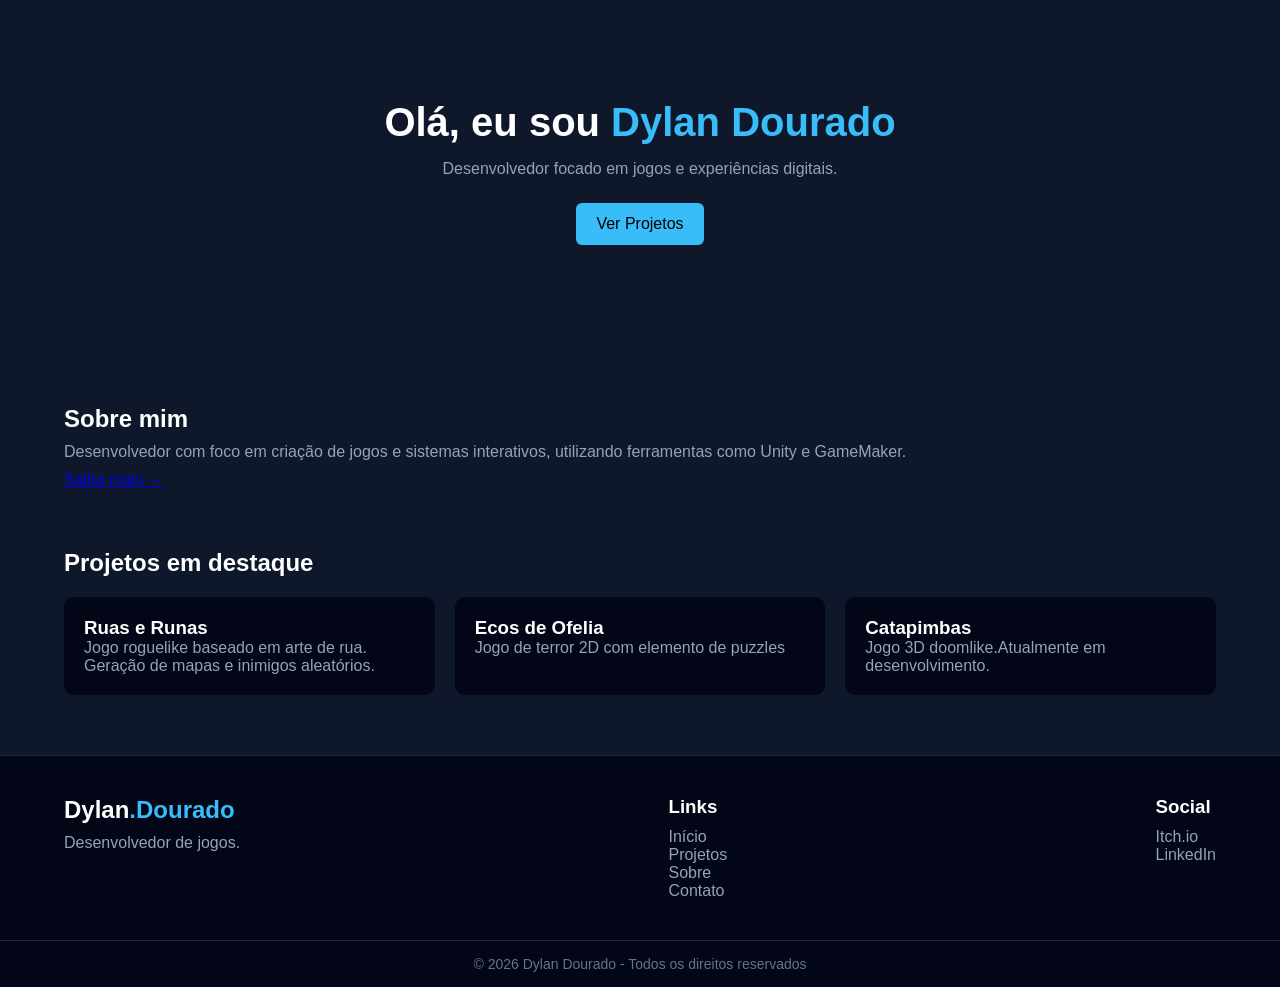
==== index.html @ c9f6b290 "textos melhorados" ====
<!DOCTYPE html>
<html lang="pt-BR">
<head>
    <meta charset="UTF-8">
    <title>Home</title>
    <meta name="viewport" content="width=device-width, initial-scale=1.0">
    <link rel="stylesheet" href="style.css">
</head>

<body>

    <div id="header"></div>

    <main>

        <!-- HERO -->
        <section class="hero">
            <div class="container hero-content">
                <h1>Olá, eu sou <span>Dylan Dourado</span></h1>
                <p>Desenvolvedor focado em jogos e experiências digitais.</p>
                <a href="projects.html" class="btn">Ver Projetos</a>
            </div>
        </section>

        <!-- SOBRE RESUMO -->
        <section class="about-preview container">
            <h2>Sobre mim</h2>
            <p>
                Desenvolvedor com foco em criação de jogos e sistemas interativos,
                utilizando ferramentas como Unity e GameMaker.
            </p>
            <a href="about.html">Saiba mais →</a>
        </section>

        <!-- PROJETOS -->
        <section class="projects-preview container">
            <h2>Projetos em destaque</h2>

            <div class="projects-grid">

                <a href="https://sites.google.com/view/ruaserunas/página-inicial" class="project-card" target="_blank" rel="noopener noreferrer">
                    <h3>Ruas e Runas</h3>
                    <p>Jogo roguelike baseado em arte de rua. Geração de mapas e inimigos aleatórios.</p>
                </a>
                <a href="https://sites.google.com/view/ecosdeoflia/página-inicial" class="project-card" target="_blank" rel="noopener noreferrer">
                    <h3>Ecos de Ofelia</h3>
                    <p>Jogo de terror 2D com elemento de puzzles</p>
                </a>
                <a href="https://sites.google.com/view/catapimbas/página-inicial" class="project-card" target="_blank" rel="noopener noreferrer">
                    <h3>Catapimbas</h3>
                    <p >Jogo 3D doomlike.Atualmente em desenvolvimento.</p>
                </a>
            
            </div>

        </section>

    </main>

    <div id="footer"></div>

    <script src="script.js"></script>

</body>
</html>
---- style.css ----
/* ===== RESET ===== */
* {
    margin: 0;
    padding: 0;
    box-sizing: border-box;
}
html, body {
    height: 100%;
    margin: 0;
}
.nav {
    display: none;
}

.nav.active {
    display: flex;
}

/* ===== BODY ===== */
body {
    font-family: Arial, sans-serif;
    background: #0f172a;
    color: white;
    flex-direction: column;
    min-height: 100vh;
    display: flex;
}

/* ===== CONTAINER ===== */
.container {
    width: 90%;
    max-width: 1200px;
    margin: auto;
}

main {
    flex: 1;
}

/* ===== HEADER ===== */
.main-header {
    position: sticky;
    top: 0;
    width: 100%;
    background: rgba(2, 6, 23, 0.7);
    border-bottom: 1px solid #1e293b;
    transition: 0.3s;
    z-index: 1000;
}

/* efeito ao rolar */
.main-header.scrolled {
    background: rgba(2, 6, 23, 1);
    box-shadow: 0 4px 20px rgba(0,0,0,0.4);
}

/* layout */
.header-content {
    display: flex;
    justify-content: space-between;
    align-items: center;
    height: 70px;
}

/* ===== LOGO ===== */
.logo a {
    text-decoration: none;
    font-size: 22px;
    font-weight: bold;
    color: white;
}

.logo span {
    color: #38bdf8;
}

/* ===== NAV ===== */
.nav-links {
    list-style: none;
    display: flex;
    gap: 25px;
}

.nav-links a {
    text-decoration: none;
    color: #cbd5f5;
    position: relative;
    transition: 0.3s;
}

/* underline animado */
.nav-links a::after {
    content: "";
    position: absolute;
    width: 0%;
    height: 2px;
    background: #38bdf8;
    left: 0;
    bottom: -5px;
    transition: 0.3s;
}

.nav-links a:hover {
    color: white;
}

.nav-links a:hover::after {
    width: 100%;
}

/* link ativo */
.nav-links a.active {
    color: white;
}

.nav-links a.active::after {
    width: 100%;
}

/* ===== MOBILE ===== */
.menu-toggle {
    display: none;
    font-size: 28px;
    cursor: pointer;
}

/* RESPONSIVO */
@media (max-width: 768px) 
{
    .menu-toggle {
        display: block;
    }

    .nav {
        position: absolute;
        top: 70px;
        right: 0;
        width: 100%;
        background: #020617;
        display: none;
        flex-direction: column;
        padding: 20px 0;
    }

    .nav.active {
        display: flex;
    }

    .nav-links {
        flex-direction: column;
        align-items: center;
        gap: 15px;
    }
}
/* ===== FOOTER ===== */
.main-footer {
    background: #020617;
    margin-top: 60px;
    border-top: 1px solid #1e293b;
    margin-top: auto;
}

/* layout principal */
.footer-content {
    display: flex;
    justify-content: space-between;
    gap: 40px;
    padding: 40px 0;
}

    /* t�tulos */
    .footer-content h2,
    .footer-content h3 {
        margin-bottom: 10px;
    }

    .footer-content span {
        color: #38bdf8;
    }

/* texto */
.footer-left p {
    color: #94a3b8;
}

/* listas */
.footer-links ul,
.footer-social ul {
    list-style: none;
}

.footer-links a,
.footer-social a {
    text-decoration: none;
    color: #94a3b8;
    transition: 0.3s;
}

    .footer-links a:hover,
    .footer-social a:hover {
        color: #38bdf8;
    }

/* parte inferior */
.footer-bottom {
    text-align: center;
    padding: 15px;
    border-top: 1px solid #1e293b;
    color: #64748b;
    font-size: 14px;
}

/* ===== CONTACT PAGE ===== */
.contact-main {
    min-height: 80vh;
    display: flex;
    align-items: center;
    padding: 40px 0;
}

.contact-section {
    width: 90%;
    max-width: 1100px;
    margin: auto;
    display: flex;
    gap: 40px;
}

/* INFO */
.contact-info {
    flex: 1;
}

    .contact-info h1 {
        font-size: 32px;
        margin-bottom: 10px;
    }

    .contact-info p {
        color: #94a3b8;
        margin-bottom: 20px;
    }

.contact-details p {
    margin-top: 10px;
}

/* FORM */
.contact-form {
    flex: 1;
    background: #020617;
    padding: 30px;
    border-radius: 12px;
    box-shadow: 0 0 20px rgba(0,0,0,0.3);
}

.form-group {
    margin-bottom: 15px;
}

    .form-group label {
        display: block;
        margin-bottom: 5px;
    }

    .form-group input,
    .form-group textarea {
        width: 100%;
        padding: 10px;
        border-radius: 6px;
        border: none;
        outline: none;
    }

    .form-group textarea {
        min-height: 120px;
    }

button {
    width: 100%;
    padding: 12px;
    background: #38bdf8;
    border: none;
    border-radius: 6px;
    color: black;
    font-weight: bold;
    cursor: pointer;
    transition: 0.3s;
}

    button:hover {
        background: #0ea5e9;
    }

/* RESPONSIVO */
@media (max-width: 768px) {

    .contact-section {
        flex-direction: column;
    }
}

/* ===== THANK YOU PAGE ===== */
.thanks-main {
    min-height: 80vh;
    display: flex;
    align-items: center;
    justify-content: center;
}

/* caixa central */
.thanks-box {
    background: #020617;
    padding: 40px;
    border-radius: 12px;
    text-align: center;
    max-width: 500px;
    width: 90%;
    box-shadow: 0 0 25px rgba(0,0,0,0.4);
}

/* t�tulo */
.thanks-box h1 {
    font-size: 28px;
    margin-bottom: 10px;
}

/* texto */
.thanks-box p {
    color: #94a3b8;
    margin-bottom: 20px;
}

/* bot�o */
.thanks-box a {
    display: inline-block;
    padding: 12px 20px;
    background: #38bdf8;
    color: black;
    text-decoration: none;
    border-radius: 6px;
    font-weight: bold;
    transition: 0.3s;
}

.thanks-box a:hover {
    background: #0ea5e9;
}

/* anima��o leve */
.thanks-box {
    animation: fadeIn 0.6s ease-in-out;
}

@keyframes fadeIn {
    from {
        opacity: 0;
        transform: translateY(20px);
    }

    to {
        opacity: 1;
        transform: translateY(0);
    }
}

/* ===== HERO ===== */
.hero {
    padding: 100px 0;
    text-align: center;
}

    .hero h1 {
        font-size: 40px;
    }

    .hero span {
        color: #38bdf8;
    }

    .hero p {
        color: #94a3b8;
        margin: 15px 0;
    }

.btn {
    display: inline-block;
    padding: 12px 20px;
    background: #38bdf8;
    color: black;
    text-decoration: none;
    border-radius: 6px;
    margin-top: 10px;
}

/* ===== SECTIONS ===== */
.about-preview,
.projects-preview {
    margin: 60px auto;
}

    .about-preview p {
        margin: 10px 0;
        color: #94a3b8;
    }

/* ===== PROJECTS ===== */
.projects-grid {
    display: grid;
    grid-template-columns: repeat(3, 1fr);
    gap: 20px;
    margin-top: 20px;
}

.project-card {
    background: #020617;
    padding: 20px;
    border-radius: 10px;
    transition: 0.3s;
}

.project-card:hover {
    transform: translateY(-5px);
}

.project-card p {
    color: #94a3b8;
}
.project-card {
    background: #020617;
    padding: 20px;
    border-radius: 10px;
    transition: 0.3s;
    text-decoration: none; /* Remove o sublinhado do link */
    display: block;        /* Garante que o link se comporte como um card/bloco */
    color: inherit;        /* Mantém a cor do texto definida no body ou título */
}

.project-card:hover {
    transform: translateY(-5px);
}

.project-card p {
    color: #94a3b8;
}

/* ===== ABOUT ===== */

.about-wrapper {
    display: flex;
    gap: 40px; 
    align-items: flex-start; 
    margin-top: 40px; 
    margin-bottom: 40px;
}


.about-content h1,
.about-content h2,
.about-content p, 
.about-content ul {
    margin-bottom: 25px;
    line-height: 1.6;
    display: block; 
}

.skills li {
    margin-bottom: 8px;
    margin-left: 20px; 
}

.about-photo {
    flex: 1; 
    /*position: sticky; /* Opcional: faz a foto "grudar" ao rolar a página */
    top: 100px; 
}

.about-photo img {
    width: 100%;
    max-width: 400px; 
    height: auto;
    border-radius: 12px;
    box-shadow: 0 4px 15px rgba(0,0,0,0.3);
    object-fit: cover;
    display: block;
    margin: 0 auto;
}

@media (max-width: 768px) {
    .about-wrapper {
        flex-direction: column; 
        gap: 20px;
    }

    .about-photo {
        width: 60%; 
        margin: 0 auto; 
        position: static; 
    }
}

.skills li {
    margin-bottom: 8px;
}
/* ===== PROJECT PAGE ===== */
.projects-page {
    padding: 60px 0;
}

/* RESPONSIVO */
@media (max-width: 768px) {

    .projects-grid {
        grid-template-columns: 1fr;
    }

    .hero h1 {
        font-size: 28px;
    }
}
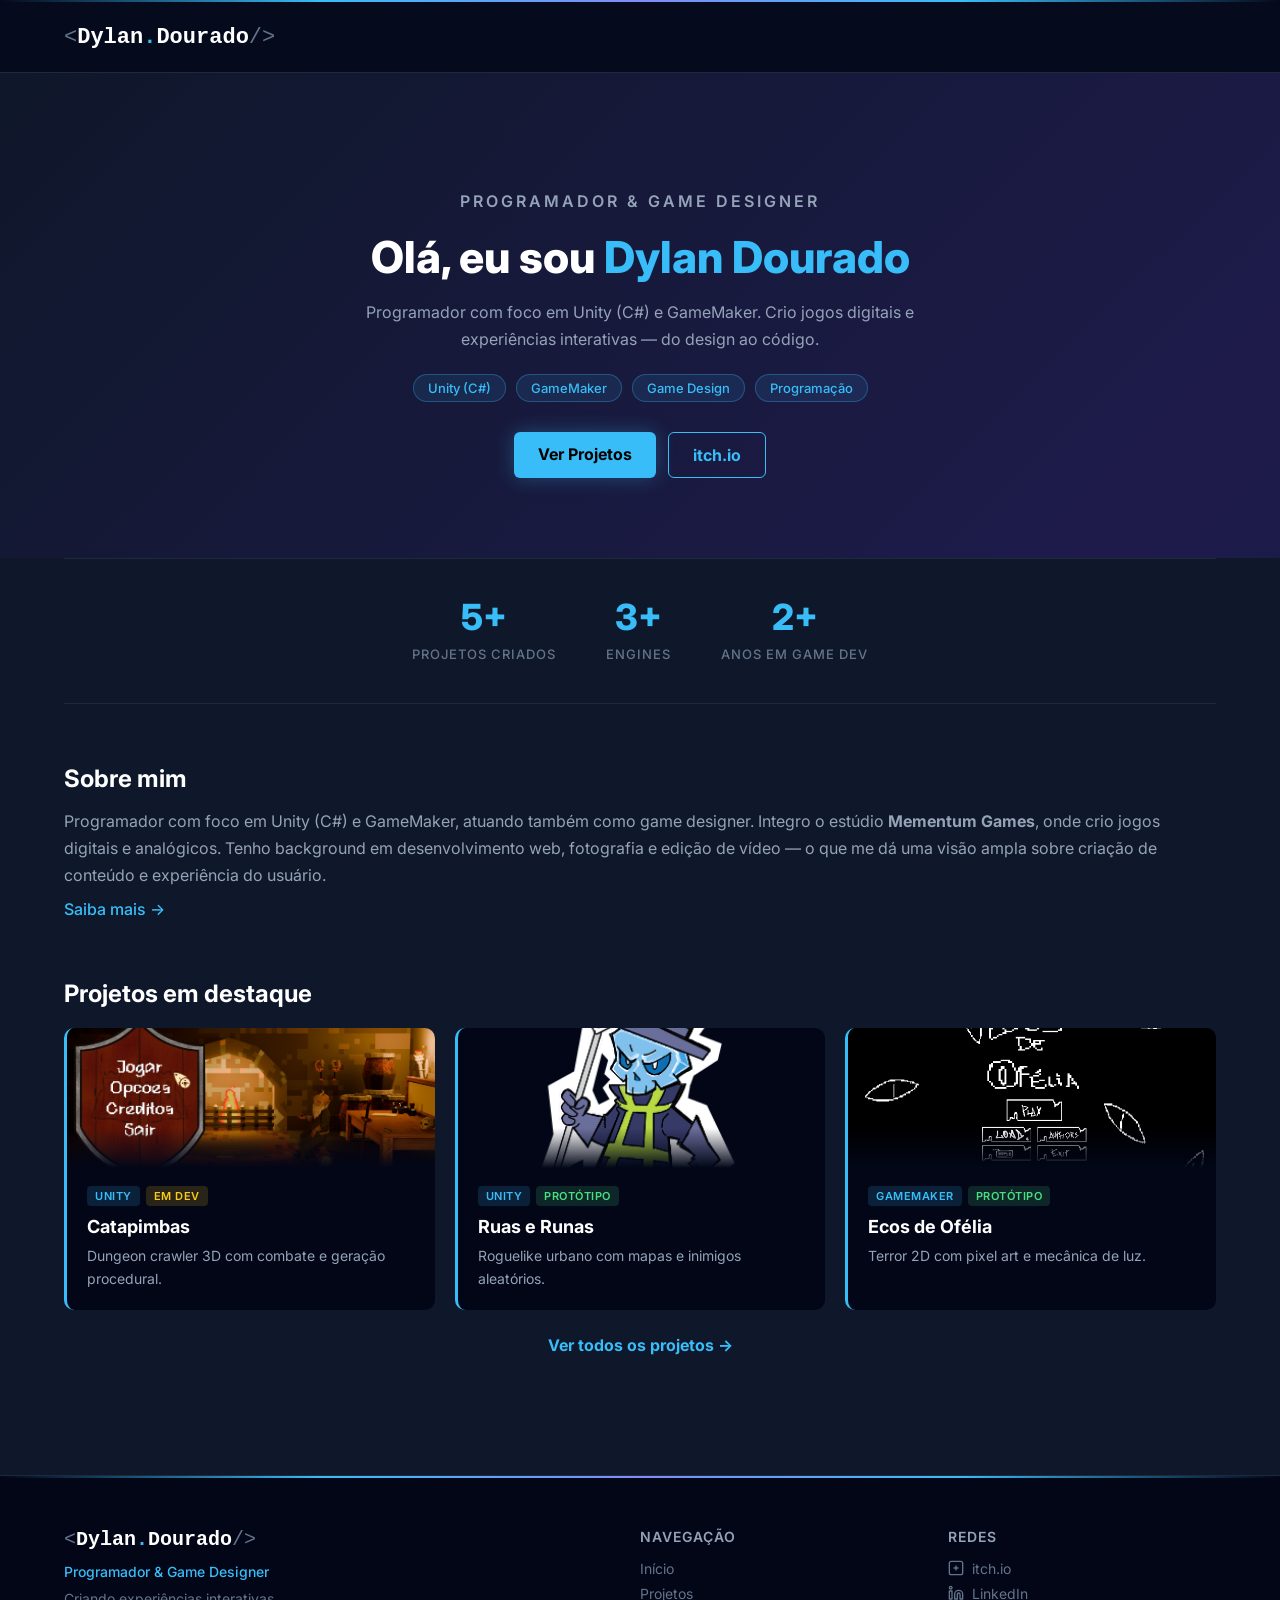
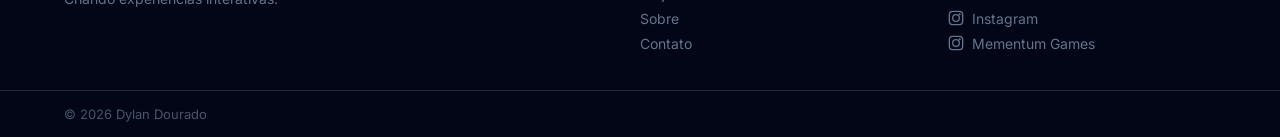
==== commit 52310354: "revamp site" ====
--- a/index.html
+++ b/index.html
@@ -1,65 +1,130 @@
-<!DOCTYPE html>
-<html lang="pt-BR">
-<head>
-    <meta charset="UTF-8">
-    <title>Home</title>
-    <meta name="viewport" content="width=device-width, initial-scale=1.0">
-    <link rel="stylesheet" href="style.css">
-</head>
-
-<body>
-
-    <div id="header"></div>
-
-    <main>
-
-        <!-- HERO -->
-        <section class="hero">
-            <div class="container hero-content">
-                <h1>Olá, eu sou <span>Dylan Dourado</span></h1>
-                <p>Desenvolvedor focado em jogos e experiências digitais.</p>
-                <a href="projects.html" class="btn">Ver Projetos</a>
-            </div>
-        </section>
-
-        <!-- SOBRE RESUMO -->
-        <section class="about-preview container">
-            <h2>Sobre mim</h2>
-            <p>
-                Desenvolvedor com foco em criação de jogos e sistemas interativos,
-                utilizando ferramentas como Unity e GameMaker.
-            </p>
-            <a href="about.html">Saiba mais →</a>
-        </section>
-
-        <!-- PROJETOS -->
-        <section class="projects-preview container">
-            <h2>Projetos em destaque</h2>
-
-            <div class="projects-grid">
-
-                <a href="https://sites.google.com/view/ruaserunas/página-inicial" class="project-card" target="_blank" rel="noopener noreferrer">
-                    <h3>Ruas e Runas</h3>
-                    <p>Jogo roguelike baseado em arte de rua. Geração de mapas e inimigos aleatórios.</p>
-                </a>
-                <a href="https://sites.google.com/view/ecosdeoflia/página-inicial" class="project-card" target="_blank" rel="noopener noreferrer">
-                    <h3>Ecos de Ofelia</h3>
-                    <p>Jogo de terror 2D com elemento de puzzles</p>
-                </a>
-                <a href="https://sites.google.com/view/catapimbas/página-inicial" class="project-card" target="_blank" rel="noopener noreferrer">
-                    <h3>Catapimbas</h3>
-                    <p >Jogo 3D doomlike.Atualmente em desenvolvimento.</p>
-                </a>
-            
-            </div>
-
-        </section>
-
-    </main>
-
-    <div id="footer"></div>
-
-    <script src="script.js"></script>
-
-</body>
-</html>+<!DOCTYPE html>
+<html lang="pt-BR">
+<head>
+    <meta charset="UTF-8">
+    <title>Dylan Dourado — Programador & Game Designer</title>
+    <meta name="viewport" content="width=device-width, initial-scale=1.0">
+    <link rel="icon" type="image/svg+xml" href="favicon.svg">
+    <link rel="preconnect" href="https://fonts.googleapis.com">
+    <link rel="preconnect" href="https://fonts.gstatic.com" crossorigin>
+    <link href="https://fonts.googleapis.com/css2?family=Inter:wght@400;500;600;700;800&display=swap" rel="stylesheet">
+    <link rel="stylesheet" href="style.css">
+</head>
+
+<body>
+
+    <div id="header"></div>
+
+    <main>
+
+        <!-- HERO -->
+        <section class="hero">
+            <div class="hero-bg"></div>
+            <div class="container hero-content">
+                <p class="hero-label">Programador & Game Designer</p>
+                <h1>Olá, eu sou <span>Dylan Dourado</span></h1>
+                <p>Programador com foco em Unity (C#) e GameMaker. Crio jogos digitais e experiências interativas — do design ao código.</p>
+                <div class="hero-engines">
+                    <span class="engine-badge">Unity (C#)</span>
+                    <span class="engine-badge">GameMaker</span>
+                    <span class="engine-badge">Game Design</span>
+                    <span class="engine-badge">Programação</span>
+                </div>
+                <div class="hero-buttons">
+                    <a href="projects.html" class="btn btn-glow">Ver Projetos</a>
+                    <a href="https://mementumgames.itch.io" class="btn btn-outline" target="_blank" rel="noopener noreferrer">itch.io</a>
+                </div>
+            </div>
+        </section>
+
+        <!-- CONTADORES -->
+        <section class="counters container reveal">
+            <div class="counter-item">
+                <span class="counter-number" data-target="5">0</span>
+                <span class="counter-label">Projetos Criados</span>
+            </div>
+            <div class="counter-item">
+                <span class="counter-number" data-target="3">0</span>
+                <span class="counter-label">Engines</span>
+            </div>
+            <div class="counter-item">
+                <span class="counter-number" data-target="2">0</span>
+                <span class="counter-label">Anos em Game Dev</span>
+            </div>
+        </section>
+
+        <!-- SOBRE RESUMO -->
+        <section class="about-preview container reveal">
+            <h2>Sobre mim</h2>
+            <p>
+                Programador com foco em Unity (C#) e GameMaker, atuando também como game designer.
+                Integro o estúdio <strong>Mementum Games</strong>, onde crio jogos digitais e analógicos.
+                Tenho background em desenvolvimento web, fotografia e edição de vídeo —
+                o que me dá uma visão ampla sobre criação de conteúdo e experiência do usuário.
+            </p>
+            <a href="about.html">Saiba mais →</a>
+        </section>
+
+        <!-- PROJETOS EM DESTAQUE -->
+        <section class="projects-preview container">
+            <h2 class="reveal">Projetos em destaque</h2>
+
+            <div class="projects-grid">
+
+                <a href="https://sites.google.com/view/catapimbas3d/início" class="project-card card-digital reveal" target="_blank" rel="noopener noreferrer">
+                    <div class="card-thumb">
+                        <img src="src/images/catapimbas.jpg" alt="Catapimbas" loading="lazy">
+                    </div>
+                    <div class="card-body">
+                        <div class="card-tags">
+                            <span class="tag tag-engine">Unity</span>
+                            <span class="tag tag-status tag-dev">Em dev</span>
+                        </div>
+                        <h3>Catapimbas</h3>
+                        <p>Dungeon crawler 3D com combate e geração procedural.</p>
+                    </div>
+                </a>
+
+                <a href="https://sites.google.com/view/ruaserunas/página-inicial" class="project-card card-digital reveal" target="_blank" rel="noopener noreferrer">
+                    <div class="card-thumb">
+                        <img src="src/images/ruas-e-runas.jpg" alt="Ruas e Runas" loading="lazy">
+                    </div>
+                    <div class="card-body">
+                        <div class="card-tags">
+                            <span class="tag tag-engine">Unity</span>
+                            <span class="tag tag-status tag-prototype">Protótipo</span>
+                        </div>
+                        <h3>Ruas e Runas</h3>
+                        <p>Roguelike urbano com mapas e inimigos aleatórios.</p>
+                    </div>
+                </a>
+
+                <a href="https://sites.google.com/view/ecosdeoflia/página-inicial" class="project-card card-digital reveal" target="_blank" rel="noopener noreferrer">
+                    <div class="card-thumb">
+                        <img src="src/images/ecos-de-ofelia.jpg" alt="Ecos de Ofélia" loading="lazy">
+                    </div>
+                    <div class="card-body">
+                        <div class="card-tags">
+                            <span class="tag tag-engine">GameMaker</span>
+                            <span class="tag tag-status tag-prototype">Protótipo</span>
+                        </div>
+                        <h3>Ecos de Ofélia</h3>
+                        <p>Terror 2D com pixel art e mecânica de luz.</p>
+                    </div>
+                </a>
+
+            </div>
+
+            <div class="see-all reveal">
+                <a href="projects.html">Ver todos os projetos →</a>
+            </div>
+        </section>
+
+    </main>
+
+    <div id="footer"></div>
+
+    <script src="script.js"></script>
+
+</body>
+</html>
--- a/style.css
+++ b/style.css
@@ -8,17 +8,19 @@
     height: 100%;
     margin: 0;
 }
+html {
+    scroll-behavior: smooth;
+}
 .nav {
     display: none;
 }
-
 .nav.active {
     display: flex;
 }
 
 /* ===== BODY ===== */
 body {
-    font-family: Arial, sans-serif;
+    font-family: 'Inter', Arial, sans-serif;
     background: #0f172a;
     color: white;
     flex-direction: column;
@@ -35,6 +37,18 @@
 
 main {
     flex: 1;
+}
+
+/* ===== SCROLL REVEAL ===== */
+.reveal {
+    opacity: 0;
+    transform: translateY(30px);
+    transition: opacity 0.6s ease, transform 0.6s ease;
+}
+
+.reveal.revealed {
+    opacity: 1;
+    transform: translateY(0);
 }
 
 /* ===== HEADER ===== */
@@ -43,18 +57,22 @@
     top: 0;
     width: 100%;
     background: rgba(2, 6, 23, 0.7);
+    backdrop-filter: blur(10px);
     border-bottom: 1px solid #1e293b;
     transition: 0.3s;
     z-index: 1000;
 }
 
-/* efeito ao rolar */
+.header-accent {
+    height: 2px;
+    background: linear-gradient(90deg, transparent, #38bdf8, #818cf8, #38bdf8, transparent);
+}
+
 .main-header.scrolled {
-    background: rgba(2, 6, 23, 1);
+    background: rgba(2, 6, 23, 0.95);
     box-shadow: 0 4px 20px rgba(0,0,0,0.4);
 }
 
-/* layout */
 .header-content {
     display: flex;
     justify-content: space-between;
@@ -63,14 +81,25 @@
 }
 
 /* ===== LOGO ===== */
-.logo a {
+.logo a,
+.footer-logo {
     text-decoration: none;
     font-size: 22px;
     font-weight: bold;
     color: white;
-}
-
-.logo span {
+    font-family: 'Courier New', monospace;
+}
+
+.logo-bracket {
+    color: #64748b;
+    font-weight: 400;
+}
+
+.logo-dot {
+    color: #38bdf8;
+}
+
+.logo span:not(.logo-bracket):not(.logo-dot) {
     color: #38bdf8;
 }
 
@@ -88,7 +117,6 @@
     transition: 0.3s;
 }
 
-/* underline animado */
 .nav-links a::after {
     content: "";
     position: absolute;
@@ -108,7 +136,6 @@
     width: 100%;
 }
 
-/* link ativo */
 .nav-links a.active {
     color: white;
 }
@@ -124,9 +151,7 @@
     cursor: pointer;
 }
 
-/* RESPONSIVO */
-@media (max-width: 768px) 
-{
+@media (max-width: 768px) {
     .menu-toggle {
         display: block;
     }
@@ -140,6 +165,7 @@
         display: none;
         flex-direction: column;
         padding: 20px 0;
+        border-bottom: 1px solid #1e293b;
     }
 
     .nav.active {
@@ -152,62 +178,544 @@
         gap: 15px;
     }
 }
-/* ===== FOOTER ===== */
-.main-footer {
+
+/* ===== HERO ===== */
+.hero {
+    position: relative;
+    padding: 100px 0 80px;
+    text-align: center;
+    overflow: hidden;
+}
+
+.hero-bg {
+    position: absolute;
+    top: 0;
+    left: 0;
+    right: 0;
+    bottom: 0;
+    background: linear-gradient(135deg, #0f172a 0%, #1e1b4b 30%, #0f172a 60%, #172554 100%);
+    background-size: 300% 300%;
+    animation: gradientShift 8s ease infinite;
+    z-index: -1;
+}
+
+@keyframes gradientShift {
+    0% { background-position: 0% 50%; }
+    50% { background-position: 100% 50%; }
+    100% { background-position: 0% 50%; }
+}
+
+.hero-label {
+    text-transform: uppercase;
+    letter-spacing: 3px;
+    font-size: 13px;
+    color: #38bdf8;
+    margin-bottom: 15px;
+    font-weight: 600;
+}
+
+.hero h1 {
+    font-size: 44px;
+    font-weight: 800;
+}
+
+.hero span {
+    color: #38bdf8;
+}
+
+.hero p {
+    color: #94a3b8;
+    margin: 15px auto;
+    max-width: 550px;
+    line-height: 1.7;
+    font-size: 16px;
+}
+
+.hero-engines {
+    display: flex;
+    justify-content: center;
+    gap: 10px;
+    margin: 20px 0 30px;
+    flex-wrap: wrap;
+}
+
+.engine-badge {
+    display: inline-block;
+    padding: 5px 14px;
+    background: rgba(56, 189, 248, 0.1);
+    border: 1px solid rgba(56, 189, 248, 0.3);
+    border-radius: 20px;
+    font-size: 13px;
+    color: #38bdf8;
+    font-weight: 500;
+}
+
+.hero-buttons {
+    display: flex;
+    justify-content: center;
+    gap: 12px;
+    flex-wrap: wrap;
+}
+
+/* ===== BUTTONS ===== */
+.btn {
+    display: inline-block;
+    padding: 12px 24px;
+    background: #38bdf8;
+    color: black;
+    text-decoration: none;
+    border-radius: 6px;
+    font-weight: bold;
+    transition: 0.3s;
+}
+
+.btn:hover {
+    background: #0ea5e9;
+    transform: translateY(-1px);
+}
+
+.btn-glow {
+    box-shadow: 0 0 20px rgba(56, 189, 248, 0.3);
+    animation: glowPulse 2s ease-in-out infinite;
+}
+
+@keyframes glowPulse {
+    0%, 100% { box-shadow: 0 0 20px rgba(56, 189, 248, 0.3); }
+    50% { box-shadow: 0 0 30px rgba(56, 189, 248, 0.5); }
+}
+
+.btn-outline {
+    background: transparent;
+    border: 1px solid #38bdf8;
+    color: #38bdf8;
+}
+
+.btn-outline:hover {
+    background: rgba(56, 189, 248, 0.1);
+}
+
+/* ===== COUNTERS ===== */
+.counters {
+    display: flex;
+    justify-content: center;
+    gap: 50px;
+    padding: 40px 0;
+    margin: 0 auto 40px;
+    border-top: 1px solid #1e293b;
+    border-bottom: 1px solid #1e293b;
+    flex-wrap: wrap;
+}
+
+.counter-item {
+    text-align: center;
+}
+
+.counter-number {
+    display: block;
+    font-size: 36px;
+    font-weight: 800;
+    color: #38bdf8;
+    line-height: 1;
+    margin-bottom: 8px;
+}
+
+.counter-label {
+    font-size: 13px;
+    color: #64748b;
+    text-transform: uppercase;
+    letter-spacing: 1px;
+    font-weight: 500;
+}
+
+/* ===== SECTIONS ===== */
+.about-preview,
+.projects-preview {
+    margin: 60px auto;
+}
+
+.about-preview h2,
+.projects-preview h2 {
+    font-size: 24px;
+    margin-bottom: 15px;
+}
+
+.about-preview p {
+    margin: 10px 0;
+    color: #94a3b8;
+    line-height: 1.7;
+}
+
+.about-preview a {
+    color: #38bdf8;
+    text-decoration: none;
+    font-weight: 500;
+}
+
+.about-preview a:hover {
+    text-decoration: underline;
+}
+
+.see-all {
+    text-align: center;
+    margin-top: 25px;
+}
+
+.see-all a {
+    color: #38bdf8;
+    text-decoration: none;
+    font-weight: bold;
+}
+
+.see-all a:hover {
+    text-decoration: underline;
+}
+
+/* ===== PROJECT CARDS ===== */
+.project-section {
+    margin-bottom: 50px;
+}
+
+.section-title {
+    font-size: 20px;
+    margin-bottom: 20px;
+    padding-bottom: 10px;
+    border-bottom: 1px solid #1e293b;
+}
+
+.projects-grid {
+    display: grid;
+    grid-template-columns: repeat(3, 1fr);
+    gap: 20px;
+    margin-top: 20px;
+}
+
+.project-card {
     background: #020617;
-    margin-top: 60px;
+    border-radius: 10px;
+    transition: 0.3s;
+    text-decoration: none;
+    display: flex;
+    flex-direction: column;
+    color: inherit;
+    border-left: 3px solid transparent;
+    overflow: hidden;
+}
+
+.project-card:hover {
+    transform: translateY(-5px);
+    box-shadow: 0 8px 30px rgba(0,0,0,0.4);
+}
+
+/* ===== CARD THUMBNAILS ===== */
+.card-thumb {
+    height: 140px;
+    width: 100%;
+    position: relative;
+    overflow: hidden;
+}
+
+.card-thumb img {
+    width: 100%;
+    height: 100%;
+    object-fit: cover;
+    display: block;
+    transition: transform 0.4s ease;
+}
+
+.project-card:hover .card-thumb img {
+    transform: scale(1.05);
+}
+
+.card-thumb::after {
+    content: "";
+    position: absolute;
+    bottom: 0;
+    left: 0;
+    right: 0;
+    height: 40px;
+    background: linear-gradient(transparent, #020617);
+}
+
+/* ===== CARD BODY ===== */
+.card-body {
+    padding: 18px 20px 20px;
+    display: flex;
+    flex-direction: column;
+    flex: 1;
+}
+
+.project-card h3 {
+    margin: 10px 0 8px;
+    font-size: 18px;
+    font-weight: 700;
+}
+
+.project-card p {
+    color: #94a3b8;
+    font-size: 14px;
+    line-height: 1.6;
+    flex: 1;
+}
+
+/* tipo digital = borda azul */
+.card-digital {
+    border-left-color: #38bdf8;
+}
+
+/* tipo analógico = borda laranja */
+.card-analog {
+    border-left-color: #fb923c;
+}
+
+/* ===== CARD TAGS ===== */
+.card-tags {
+    display: flex;
+    gap: 6px;
+    flex-wrap: wrap;
+}
+
+.tag {
+    display: inline-block;
+    padding: 3px 8px;
+    border-radius: 4px;
+    font-size: 11px;
+    font-weight: 600;
+    text-transform: uppercase;
+    letter-spacing: 0.5px;
+}
+
+.tag-engine {
+    background: rgba(56, 189, 248, 0.15);
+    color: #38bdf8;
+}
+
+.tag-type {
+    background: rgba(251, 146, 60, 0.15);
+    color: #fb923c;
+}
+
+.tag-status {
+    background: rgba(148, 163, 184, 0.1);
+    color: #94a3b8;
+}
+
+.tag-dev {
+    background: rgba(250, 204, 21, 0.15);
+    color: #facc15;
+}
+
+.tag-prototype {
+    background: rgba(74, 222, 128, 0.15);
+    color: #4ade80;
+}
+
+/* ===== CARD LINKS ===== */
+.card-links {
+    display: flex;
+    gap: 15px;
+    margin-top: 12px;
+    padding-top: 10px;
     border-top: 1px solid #1e293b;
-    margin-top: auto;
-}
-
-/* layout principal */
-.footer-content {
-    display: flex;
-    justify-content: space-between;
+}
+
+.card-link {
+    font-size: 12px;
+    color: #38bdf8;
+    font-weight: 600;
+}
+
+/* ===== STUDIO SECTION ===== */
+.studio-section {
+    margin-top: 40px;
+}
+
+.studio-card {
+    background: #020617;
+    padding: 30px;
+    border-radius: 10px;
+    border: 1px solid #1e293b;
+    max-width: 700px;
+}
+
+.studio-card h3 {
+    font-size: 22px;
+    margin-bottom: 10px;
+    color: #38bdf8;
+}
+
+.studio-card p {
+    color: #94a3b8;
+    line-height: 1.7;
+    margin-bottom: 20px;
+}
+
+.studio-links {
+    display: flex;
+    gap: 12px;
+    flex-wrap: wrap;
+}
+
+.studio-links .btn {
+    padding: 8px 16px;
+    font-size: 14px;
+}
+
+/* ===== ABOUT PAGE ===== */
+.about-page {
+    padding: 60px 0;
+}
+
+.about-wrapper {
+    display: flex;
     gap: 40px;
-    padding: 40px 0;
-}
-
-    /* t�tulos */
-    .footer-content h2,
-    .footer-content h3 {
-        margin-bottom: 10px;
-    }
-
-    .footer-content span {
-        color: #38bdf8;
-    }
-
-/* texto */
-.footer-left p {
+    align-items: flex-start;
+}
+
+.about-photo {
+    flex: 0 0 300px;
+    position: sticky;
+    top: 100px;
+}
+
+.about-photo img {
+    width: 100%;
+    max-width: 300px;
+    height: auto;
+    border-radius: 12px;
+    box-shadow: 0 4px 20px rgba(56, 189, 248, 0.15);
+    object-fit: cover;
+    display: block;
+    border: 2px solid rgba(56, 189, 248, 0.2);
+}
+
+.about-content {
+    flex: 1;
+}
+
+.about-content h1 {
+    font-size: 32px;
+    margin-bottom: 20px;
+    font-weight: 800;
+}
+
+.about-content h2 {
+    margin-top: 35px;
+    margin-bottom: 15px;
+    font-size: 20px;
+    color: #38bdf8;
+    font-weight: 700;
+}
+
+.about-content p {
+    margin-bottom: 15px;
+    color: #cbd5e1;
+    line-height: 1.7;
+}
+
+/* ===== SKILLS PILLS ===== */
+.skills-grid {
+    display: flex;
+    flex-wrap: wrap;
+    gap: 8px;
+    margin-top: 5px;
+}
+
+.skill-pill {
+    display: inline-block;
+    padding: 6px 14px;
+    border-radius: 20px;
+    font-size: 13px;
+    font-weight: 500;
+}
+
+.pill-primary {
+    background: rgba(56, 189, 248, 0.12);
+    color: #38bdf8;
+    border: 1px solid rgba(56, 189, 248, 0.25);
+}
+
+.pill-secondary {
+    background: rgba(148, 163, 184, 0.08);
     color: #94a3b8;
-}
-
-/* listas */
-.footer-links ul,
-.footer-social ul {
-    list-style: none;
-}
-
-.footer-links a,
-.footer-social a {
-    text-decoration: none;
+    border: 1px solid rgba(148, 163, 184, 0.2);
+}
+
+.pill-tertiary {
+    background: rgba(251, 146, 60, 0.1);
+    color: #fb923c;
+    border: 1px solid rgba(251, 146, 60, 0.25);
+}
+
+/* ===== TIMELINE ===== */
+.timeline {
+    position: relative;
+    padding-left: 30px;
+    margin-top: 10px;
+}
+
+.timeline::before {
+    content: "";
+    position: absolute;
+    left: 6px;
+    top: 8px;
+    bottom: 8px;
+    width: 2px;
+    background: #1e293b;
+}
+
+.timeline-item {
+    position: relative;
+    margin-bottom: 20px;
+}
+
+.timeline-item:last-child {
+    margin-bottom: 0;
+}
+
+.timeline-dot {
+    position: absolute;
+    left: -30px;
+    top: 6px;
+    width: 14px;
+    height: 14px;
+    background: #0f172a;
+    border: 2px solid #38bdf8;
+    border-radius: 50%;
+    z-index: 1;
+}
+
+.timeline-dot.dot-current {
+    background: #38bdf8;
+    box-shadow: 0 0 8px rgba(56, 189, 248, 0.5);
+}
+
+.timeline-content {
+    background: #020617;
+    padding: 16px 18px;
+    border-radius: 8px;
+    border-left: 3px solid #38bdf8;
+}
+
+.exp-date {
+    display: inline-block;
+    font-size: 12px;
+    color: #38bdf8;
+    margin-bottom: 4px;
+    letter-spacing: 0.5px;
+    font-weight: 600;
+}
+
+.timeline-content h3 {
+    font-size: 15px;
+    margin-bottom: 4px;
+    font-weight: 600;
+}
+
+.timeline-content p {
+    font-size: 13px;
     color: #94a3b8;
-    transition: 0.3s;
-}
-
-    .footer-links a:hover,
-    .footer-social a:hover {
-        color: #38bdf8;
-    }
-
-/* parte inferior */
-.footer-bottom {
-    text-align: center;
-    padding: 15px;
-    border-top: 1px solid #1e293b;
-    color: #64748b;
-    font-size: 14px;
+    margin-bottom: 0;
+    line-height: 1.5;
 }
 
 /* ===== CONTACT PAGE ===== */
@@ -226,26 +734,34 @@
     gap: 40px;
 }
 
-/* INFO */
 .contact-info {
     flex: 1;
 }
 
-    .contact-info h1 {
-        font-size: 32px;
-        margin-bottom: 10px;
-    }
-
-    .contact-info p {
-        color: #94a3b8;
-        margin-bottom: 20px;
-    }
+.contact-info h1 {
+    font-size: 32px;
+    margin-bottom: 10px;
+    font-weight: 800;
+}
+
+.contact-info p {
+    color: #94a3b8;
+    margin-bottom: 20px;
+}
 
 .contact-details p {
     margin-top: 10px;
 }
 
-/* FORM */
+.contact-details a {
+    color: #38bdf8;
+    text-decoration: none;
+}
+
+.contact-details a:hover {
+    text-decoration: underline;
+}
+
 .contact-form {
     flex: 1;
     background: #020617;
@@ -258,23 +774,41 @@
     margin-bottom: 15px;
 }
 
-    .form-group label {
-        display: block;
-        margin-bottom: 5px;
-    }
-
-    .form-group input,
-    .form-group textarea {
-        width: 100%;
-        padding: 10px;
-        border-radius: 6px;
-        border: none;
-        outline: none;
-    }
-
-    .form-group textarea {
-        min-height: 120px;
-    }
+.form-group label {
+    display: block;
+    margin-bottom: 5px;
+    font-weight: 500;
+    font-size: 14px;
+}
+
+.form-group input,
+.form-group textarea {
+    width: 100%;
+    padding: 12px;
+    border-radius: 6px;
+    border: 1px solid #1e293b;
+    outline: none;
+    background: #0f172a;
+    color: white;
+    font-family: 'Inter', Arial, sans-serif;
+    font-size: 14px;
+    transition: border-color 0.3s;
+}
+
+.form-group input:focus,
+.form-group textarea:focus {
+    border-color: #38bdf8;
+}
+
+.form-group input::placeholder,
+.form-group textarea::placeholder {
+    color: #475569;
+}
+
+.form-group textarea {
+    min-height: 120px;
+    resize: vertical;
+}
 
 button {
     width: 100%;
@@ -286,18 +820,13 @@
     font-weight: bold;
     cursor: pointer;
     transition: 0.3s;
-}
-
-    button:hover {
-        background: #0ea5e9;
-    }
-
-/* RESPONSIVO */
-@media (max-width: 768px) {
-
-    .contact-section {
-        flex-direction: column;
-    }
+    font-family: 'Inter', Arial, sans-serif;
+    font-size: 15px;
+}
+
+button:hover {
+    background: #0ea5e9;
+    transform: translateY(-1px);
 }
 
 /* ===== THANK YOU PAGE ===== */
@@ -308,7 +837,6 @@
     justify-content: center;
 }
 
-/* caixa central */
 .thanks-box {
     background: #020617;
     padding: 40px;
@@ -317,21 +845,19 @@
     max-width: 500px;
     width: 90%;
     box-shadow: 0 0 25px rgba(0,0,0,0.4);
-}
-
-/* t�tulo */
+    animation: fadeIn 0.6s ease-in-out;
+}
+
 .thanks-box h1 {
     font-size: 28px;
     margin-bottom: 10px;
 }
 
-/* texto */
 .thanks-box p {
     color: #94a3b8;
     margin-bottom: 20px;
 }
 
-/* bot�o */
 .thanks-box a {
     display: inline-block;
     padding: 12px 20px;
@@ -347,168 +873,133 @@
     background: #0ea5e9;
 }
 
-/* anima��o leve */
-.thanks-box {
-    animation: fadeIn 0.6s ease-in-out;
-}
-
 @keyframes fadeIn {
     from {
         opacity: 0;
         transform: translateY(20px);
     }
-
     to {
         opacity: 1;
         transform: translateY(0);
     }
 }
 
-/* ===== HERO ===== */
-.hero {
-    padding: 100px 0;
-    text-align: center;
-}
-
-    .hero h1 {
-        font-size: 40px;
-    }
-
-    .hero span {
-        color: #38bdf8;
-    }
-
-    .hero p {
-        color: #94a3b8;
-        margin: 15px 0;
-    }
-
-.btn {
+/* ===== FOOTER ===== */
+.main-footer {
+    background: #020617;
+    margin-top: 60px;
+    border-top: 1px solid #1e293b;
+}
+
+.footer-accent {
+    height: 2px;
+    background: linear-gradient(90deg, transparent, #38bdf8, #818cf8, #38bdf8, transparent);
+}
+
+.footer-content {
+    padding: 50px 0 30px;
+}
+
+.footer-main {
+    display: grid;
+    grid-template-columns: 2fr 1fr 1fr;
+    gap: 40px;
+}
+
+.footer-brand {
+    max-width: 350px;
+}
+
+.footer-logo {
     display: inline-block;
-    padding: 12px 20px;
-    background: #38bdf8;
-    color: black;
+    margin-bottom: 12px;
+    font-size: 20px;
+}
+
+.footer-tagline {
+    color: #38bdf8;
+    font-size: 14px;
+    font-weight: 500;
+    margin-bottom: 8px;
+}
+
+.footer-desc {
+    color: #64748b;
+    font-size: 14px;
+    line-height: 1.6;
+}
+
+.footer-nav h3,
+.footer-social h3 {
+    font-size: 14px;
+    text-transform: uppercase;
+    letter-spacing: 1px;
+    color: #94a3b8;
+    margin-bottom: 15px;
+    font-weight: 600;
+}
+
+.footer-nav ul,
+.footer-social ul {
+    list-style: none;
+}
+
+.footer-nav li {
+    margin-bottom: 8px;
+}
+
+.footer-nav a,
+.footer-social a {
     text-decoration: none;
-    border-radius: 6px;
-    margin-top: 10px;
-}
-
-/* ===== SECTIONS ===== */
-.about-preview,
-.projects-preview {
-    margin: 60px auto;
-}
-
-    .about-preview p {
-        margin: 10px 0;
-        color: #94a3b8;
-    }
-
-/* ===== PROJECTS ===== */
-.projects-grid {
-    display: grid;
-    grid-template-columns: repeat(3, 1fr);
-    gap: 20px;
-    margin-top: 20px;
-}
-
-.project-card {
-    background: #020617;
-    padding: 20px;
-    border-radius: 10px;
+    color: #64748b;
     transition: 0.3s;
-}
-
-.project-card:hover {
-    transform: translateY(-5px);
-}
-
-.project-card p {
-    color: #94a3b8;
-}
-.project-card {
-    background: #020617;
-    padding: 20px;
-    border-radius: 10px;
-    transition: 0.3s;
-    text-decoration: none; /* Remove o sublinhado do link */
-    display: block;        /* Garante que o link se comporte como um card/bloco */
-    color: inherit;        /* Mantém a cor do texto definida no body ou título */
-}
-
-.project-card:hover {
-    transform: translateY(-5px);
-}
-
-.project-card p {
-    color: #94a3b8;
-}
-
-/* ===== ABOUT ===== */
-
-.about-wrapper {
-    display: flex;
-    gap: 40px; 
-    align-items: flex-start; 
-    margin-top: 40px; 
-    margin-bottom: 40px;
-}
-
-
-.about-content h1,
-.about-content h2,
-.about-content p, 
-.about-content ul {
-    margin-bottom: 25px;
-    line-height: 1.6;
-    display: block; 
-}
-
-.skills li {
+    display: flex;
+    align-items: center;
+    gap: 8px;
+    font-size: 14px;
+}
+
+.footer-nav a:hover,
+.footer-social a:hover {
+    color: #38bdf8;
+}
+
+.footer-social li {
     margin-bottom: 8px;
-    margin-left: 20px; 
-}
-
-.about-photo {
-    flex: 1; 
-    /*position: sticky; /* Opcional: faz a foto "grudar" ao rolar a página */
-    top: 100px; 
-}
-
-.about-photo img {
-    width: 100%;
-    max-width: 400px; 
-    height: auto;
-    border-radius: 12px;
-    box-shadow: 0 4px 15px rgba(0,0,0,0.3);
-    object-fit: cover;
-    display: block;
-    margin: 0 auto;
-}
-
+}
+
+.footer-nav svg,
+.footer-social svg {
+    flex-shrink: 0;
+}
+
+.footer-bottom {
+    border-top: 1px solid #1e293b;
+}
+
+.footer-bottom-content {
+    display: flex;
+    justify-content: space-between;
+    align-items: center;
+    padding: 15px 0;
+    color: #475569;
+    font-size: 13px;
+}
+
+.footer-built {
+    color: #475569;
+}
+
+.footer-heart {
+    color: #ef4444;
+}
+
+/* ===== RESPONSIVO ===== */
 @media (max-width: 768px) {
-    .about-wrapper {
-        flex-direction: column; 
-        gap: 20px;
-    }
-
-    .about-photo {
-        width: 60%; 
-        margin: 0 auto; 
-        position: static; 
-    }
-}
-
-.skills li {
-    margin-bottom: 8px;
-}
-/* ===== PROJECT PAGE ===== */
-.projects-page {
-    padding: 60px 0;
-}
-
-/* RESPONSIVO */
-@media (max-width: 768px) {
+
+    .contact-section {
+        flex-direction: column;
+    }
 
     .projects-grid {
         grid-template-columns: 1fr;
@@ -517,4 +1008,47 @@
     .hero h1 {
         font-size: 28px;
     }
-}+
+    .hero {
+        padding: 60px 0 40px;
+    }
+
+    .counters {
+        gap: 25px;
+    }
+
+    .counter-number {
+        font-size: 28px;
+    }
+
+    .about-wrapper {
+        flex-direction: column;
+        gap: 20px;
+    }
+
+    .about-photo {
+        flex: none;
+        width: 60%;
+        margin: 0 auto;
+        position: static;
+    }
+
+    .about-photo img {
+        max-width: 100%;
+    }
+
+    .footer-main {
+        grid-template-columns: 1fr;
+        gap: 30px;
+    }
+
+    .footer-bottom-content {
+        flex-direction: column;
+        gap: 5px;
+        text-align: center;
+    }
+
+    .card-thumb {
+        height: 100px;
+    }
+}
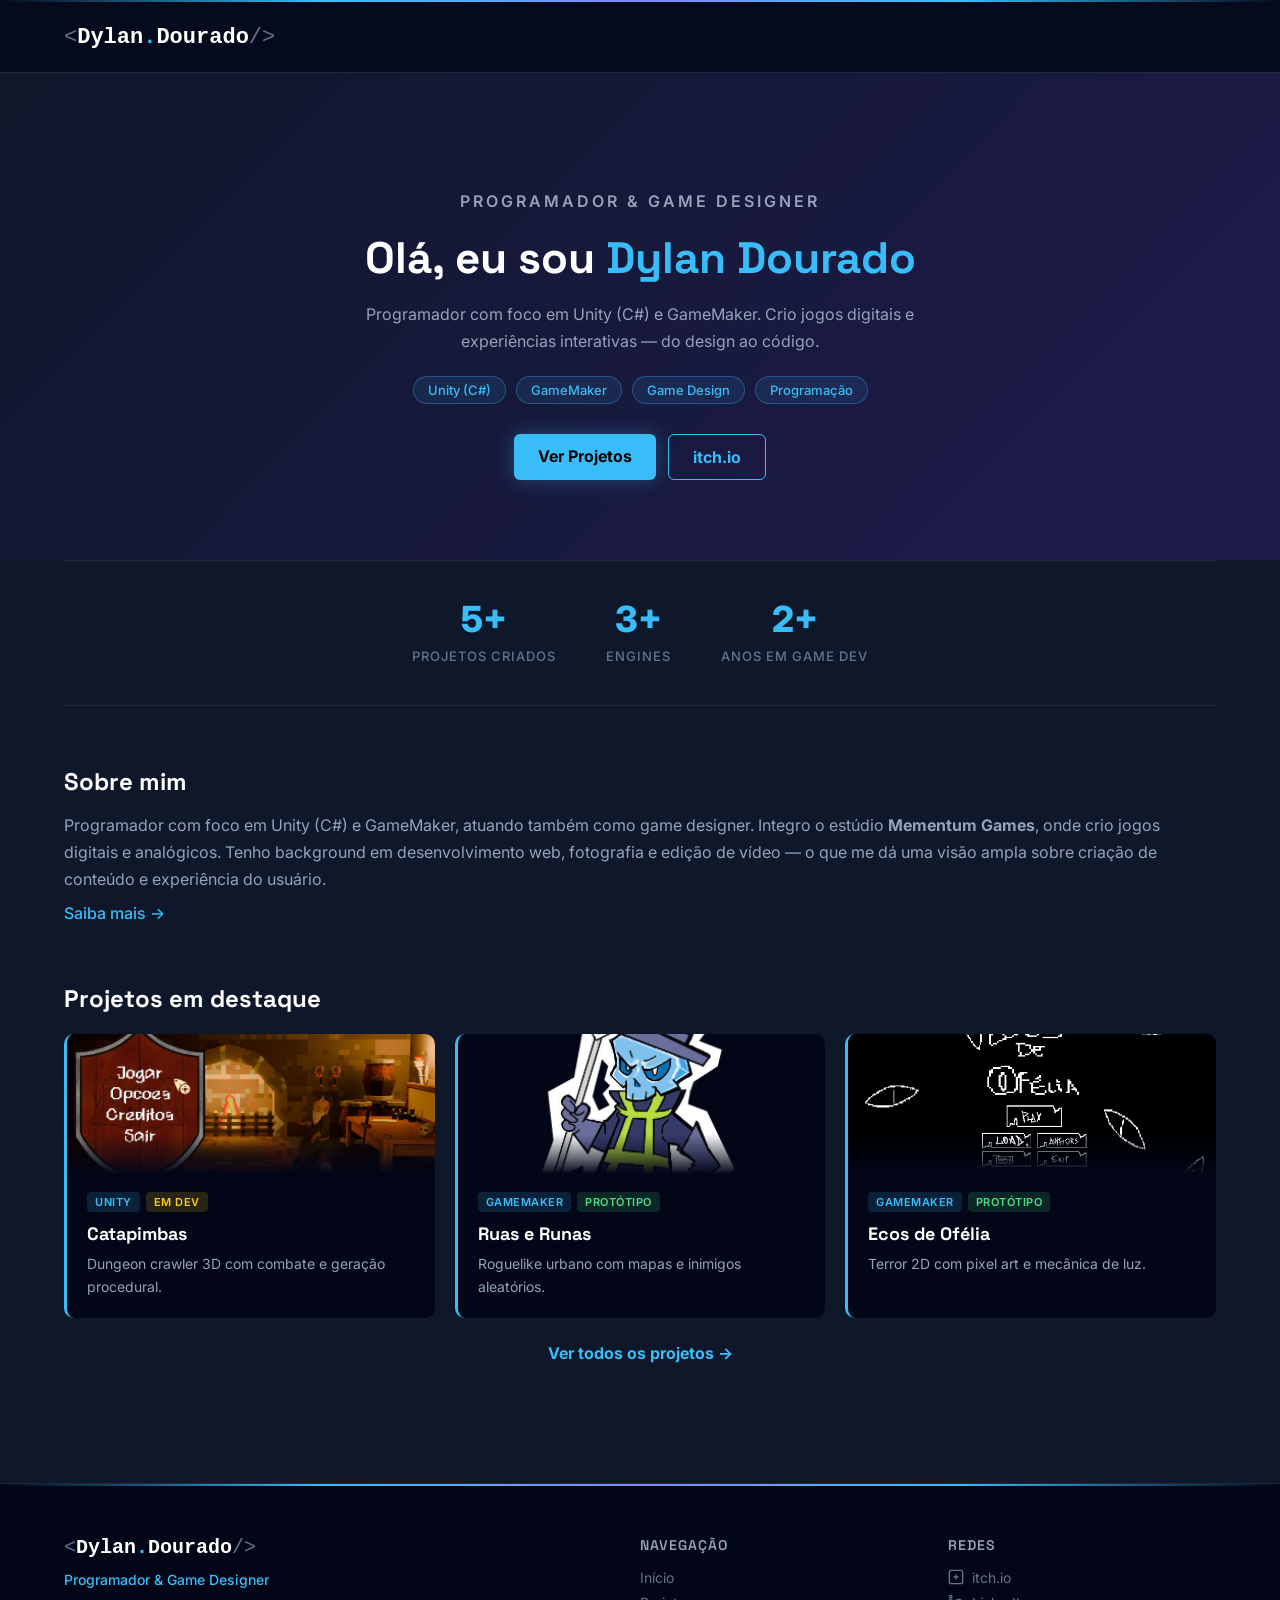
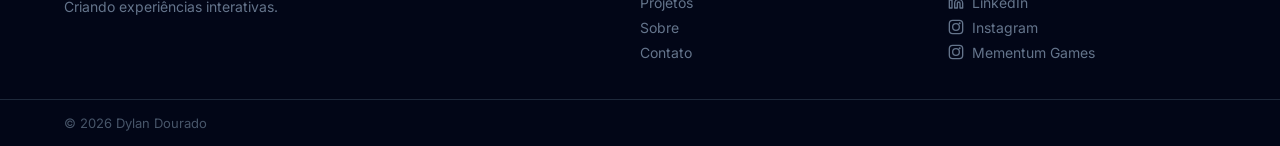
==== commit 6fddb3d2: "atualização projetos adição de paginas para cada projeto" ====
--- a/index.html
+++ b/index.html
@@ -7,7 +7,7 @@
     <link rel="icon" type="image/svg+xml" href="favicon.svg">
     <link rel="preconnect" href="https://fonts.googleapis.com">
     <link rel="preconnect" href="https://fonts.gstatic.com" crossorigin>
-    <link href="https://fonts.googleapis.com/css2?family=Inter:wght@400;500;600;700;800&display=swap" rel="stylesheet">
+    <link href="https://fonts.googleapis.com/css2?family=Inter:wght@400;500;600;700;800&family=Space+Grotesk:wght@400;500;600;700&display=swap" rel="stylesheet">
     <link rel="stylesheet" href="style.css">
 </head>
 
@@ -71,7 +71,7 @@
 
             <div class="projects-grid">
 
-                <a href="https://sites.google.com/view/catapimbas3d/início" class="project-card card-digital reveal" target="_blank" rel="noopener noreferrer">
+                <a href="projeto-catapimbas.html" class="project-card card-digital reveal">
                     <div class="card-thumb">
                         <img src="src/images/catapimbas.jpg" alt="Catapimbas" loading="lazy">
                     </div>
@@ -85,13 +85,13 @@
                     </div>
                 </a>
 
-                <a href="https://sites.google.com/view/ruaserunas/página-inicial" class="project-card card-digital reveal" target="_blank" rel="noopener noreferrer">
+                <a href="projeto-ruas-e-runas.html" class="project-card card-digital reveal">
                     <div class="card-thumb">
                         <img src="src/images/ruas-e-runas.jpg" alt="Ruas e Runas" loading="lazy">
                     </div>
                     <div class="card-body">
                         <div class="card-tags">
-                            <span class="tag tag-engine">Unity</span>
+                            <span class="tag tag-engine">GameMaker</span>
                             <span class="tag tag-status tag-prototype">Protótipo</span>
                         </div>
                         <h3>Ruas e Runas</h3>
@@ -99,7 +99,7 @@
                     </div>
                 </a>
 
-                <a href="https://sites.google.com/view/ecosdeoflia/página-inicial" class="project-card card-digital reveal" target="_blank" rel="noopener noreferrer">
+                <a href="projeto-ecos-de-ofelia.html" class="project-card card-digital reveal">
                     <div class="card-thumb">
                         <img src="src/images/ecos-de-ofelia.jpg" alt="Ecos de Ofélia" loading="lazy">
                     </div>
--- a/style.css
+++ b/style.css
@@ -26,6 +26,10 @@
     flex-direction: column;
     min-height: 100vh;
     display: flex;
+}
+
+h1, h2, h3, .logo a, .footer-logo {
+    font-family: 'Space Grotesk', 'Inter', Arial, sans-serif;
 }
 
 /* ===== CONTAINER ===== */
@@ -522,6 +526,226 @@
     font-size: 12px;
     color: #38bdf8;
     font-weight: 600;
+}
+
+/* ===== PROJECTS LISTING PAGE ===== */
+.projects-page {
+    padding: 90px 0;
+}
+
+.projects-page > h1 {
+    text-align: center;
+    font-size: 40px;
+    font-weight: 800;
+    margin: 0 0 80px;
+}
+
+.projects-page .section-title {
+    text-align: center;
+    font-size: 22px;
+    font-weight: 700;
+    color: #38bdf8;
+    border-bottom: none;
+    margin: 60px 0 40px;
+    padding-bottom: 0;
+    letter-spacing: 1px;
+}
+
+.projects-page .section-title:first-of-type {
+    margin-top: 0;
+}
+
+.projects-page .project-section {
+    margin-bottom: 70px;
+}
+
+.projects-page .project-section:last-of-type {
+    margin-bottom: 0;
+}
+
+/* ===== PROJECT PAGE ===== */
+.project-page {
+    padding: 50px 0;
+}
+
+.project-back {
+    display: inline-block;
+    color: #38bdf8;
+    text-decoration: none;
+    font-weight: 600;
+    margin-bottom: 30px;
+    transition: 0.3s;
+}
+
+.project-back:hover {
+    color: #0ea5e9;
+    text-decoration: underline;
+}
+
+.project-hero {
+    text-align: center;
+    padding: 30px 0 40px;
+}
+
+.project-hero h1 {
+    font-size: 42px;
+    font-weight: 800;
+    margin-bottom: 12px;
+}
+
+.project-hero .project-category {
+    color: #38bdf8;
+    text-transform: uppercase;
+    letter-spacing: 3px;
+    font-size: 13px;
+    font-weight: 600;
+}
+
+.project-hero-image {
+    width: 100%;
+    max-width: 900px;
+    margin: 30px auto 0;
+    border-radius: 12px;
+    overflow: hidden;
+    border: 1px solid #1e293b;
+    box-shadow: 0 8px 30px rgba(0,0,0,0.4);
+}
+
+.project-hero-image img {
+    width: 100%;
+    height: auto;
+    display: block;
+}
+
+.project-description {
+    max-width: 750px;
+    margin: 40px auto;
+    text-align: center;
+    color: #cbd5e1;
+    line-height: 1.8;
+    font-size: 16px;
+}
+
+.project-description strong {
+    color: #38bdf8;
+}
+
+/* ===== PROJECT META ===== */
+.project-meta {
+    display: grid;
+    grid-template-columns: repeat(auto-fit, minmax(220px, 1fr));
+    gap: 16px;
+    margin: 40px 0;
+}
+
+.meta-item {
+    background: #020617;
+    border: 1px solid #1e293b;
+    border-left: 3px solid #38bdf8;
+    border-radius: 8px;
+    padding: 18px 20px;
+}
+
+.meta-item h3 {
+    font-size: 12px;
+    text-transform: uppercase;
+    letter-spacing: 1px;
+    color: #64748b;
+    margin-bottom: 8px;
+    font-weight: 600;
+}
+
+.meta-item p,
+.meta-item li {
+    color: #e2e8f0;
+    font-size: 14px;
+    line-height: 1.6;
+}
+
+.meta-item ul {
+    list-style: none;
+    padding: 0;
+}
+
+.meta-item li {
+    margin-bottom: 4px;
+}
+
+.meta-item li::before {
+    content: "•";
+    color: #38bdf8;
+    font-weight: 700;
+    margin-right: 8px;
+}
+
+.meta-item a {
+    color: #38bdf8;
+    text-decoration: none;
+    font-weight: 600;
+}
+
+.meta-item a:hover {
+    text-decoration: underline;
+}
+
+/* ===== PROJECT SECTION (blocks) ===== */
+.project-block {
+    margin: 40px 0;
+}
+
+.project-block h2 {
+    font-size: 22px;
+    margin-bottom: 15px;
+    padding-bottom: 10px;
+    border-bottom: 1px solid #1e293b;
+    color: #38bdf8;
+    font-weight: 700;
+}
+
+.project-block p {
+    color: #cbd5e1;
+    line-height: 1.7;
+    max-width: 800px;
+}
+
+.project-block ul {
+    list-style: none;
+    padding: 0;
+    max-width: 800px;
+}
+
+.project-block li {
+    color: #cbd5e1;
+    line-height: 1.7;
+    padding-left: 20px;
+    position: relative;
+    margin-bottom: 6px;
+}
+
+.project-block li::before {
+    content: "→";
+    color: #38bdf8;
+    position: absolute;
+    left: 0;
+    font-weight: 700;
+}
+
+/* ===== PROJECT ACTIONS ===== */
+.project-actions {
+    display: flex;
+    justify-content: center;
+    gap: 12px;
+    flex-wrap: wrap;
+    margin: 40px 0 20px;
+}
+
+/* layout digital/analog accent */
+.project-page.card-digital .meta-item {
+    border-left-color: #38bdf8;
+}
+
+.project-page.card-analog .meta-item {
+    border-left-color: #fb923c;
 }
 
 /* ===== STUDIO SECTION ===== */
@@ -1051,4 +1275,8 @@
     .card-thumb {
         height: 100px;
     }
-}
+
+    .project-hero h1 {
+        font-size: 28px;
+    }
+}
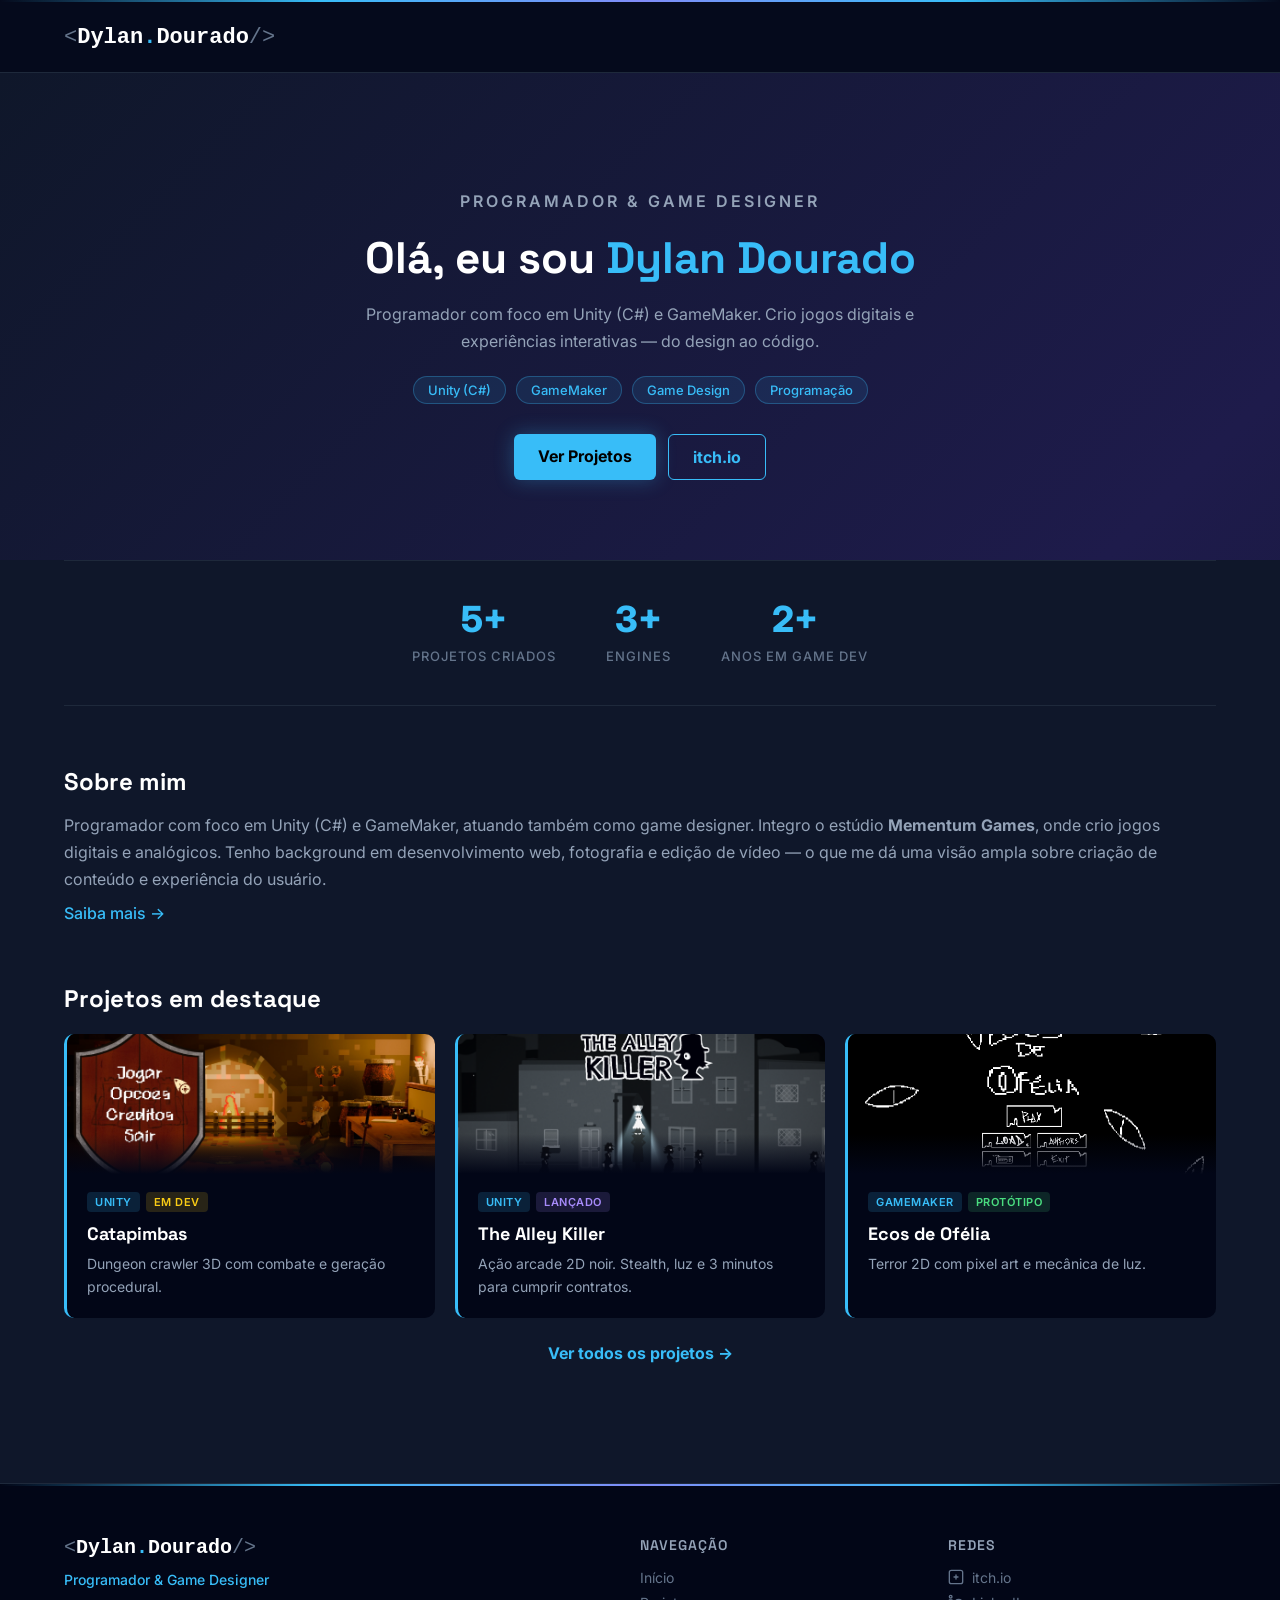
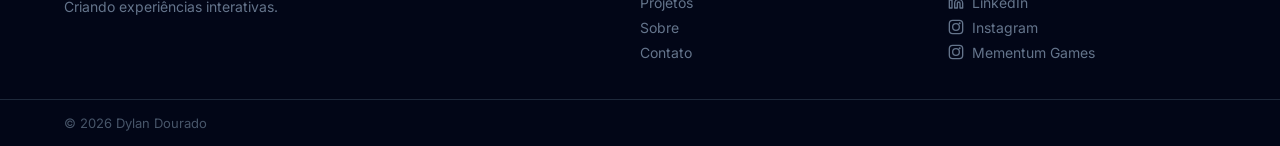
==== commit 6fe3df9f: "the alley killer adicionado" ====
--- a/index.html
+++ b/index.html
@@ -85,17 +85,17 @@
                     </div>
                 </a>
 
-                <a href="projeto-ruas-e-runas.html" class="project-card card-digital reveal">
+                <a href="projeto-the-alley-killer.html" class="project-card card-digital reveal">
                     <div class="card-thumb">
-                        <img src="src/images/ruas-e-runas.jpg" alt="Ruas e Runas" loading="lazy">
+                        <img src="src/images/the-alley-killer.png" alt="The Alley Killer" loading="lazy">
                     </div>
                     <div class="card-body">
                         <div class="card-tags">
-                            <span class="tag tag-engine">GameMaker</span>
-                            <span class="tag tag-status tag-prototype">Protótipo</span>
+                            <span class="tag tag-engine">Unity</span>
+                            <span class="tag tag-status tag-released">Lançado</span>
                         </div>
-                        <h3>Ruas e Runas</h3>
-                        <p>Roguelike urbano com mapas e inimigos aleatórios.</p>
+                        <h3>The Alley Killer</h3>
+                        <p>Ação arcade 2D noir. Stealth, luz e 3 minutos para cumprir contratos.</p>
                     </div>
                 </a>
 
--- a/style.css
+++ b/style.css
@@ -511,6 +511,11 @@
 .tag-prototype {
     background: rgba(74, 222, 128, 0.15);
     color: #4ade80;
+}
+
+.tag-released {
+    background: rgba(167, 139, 250, 0.15);
+    color: #a78bfa;
 }
 
 /* ===== CARD LINKS ===== */
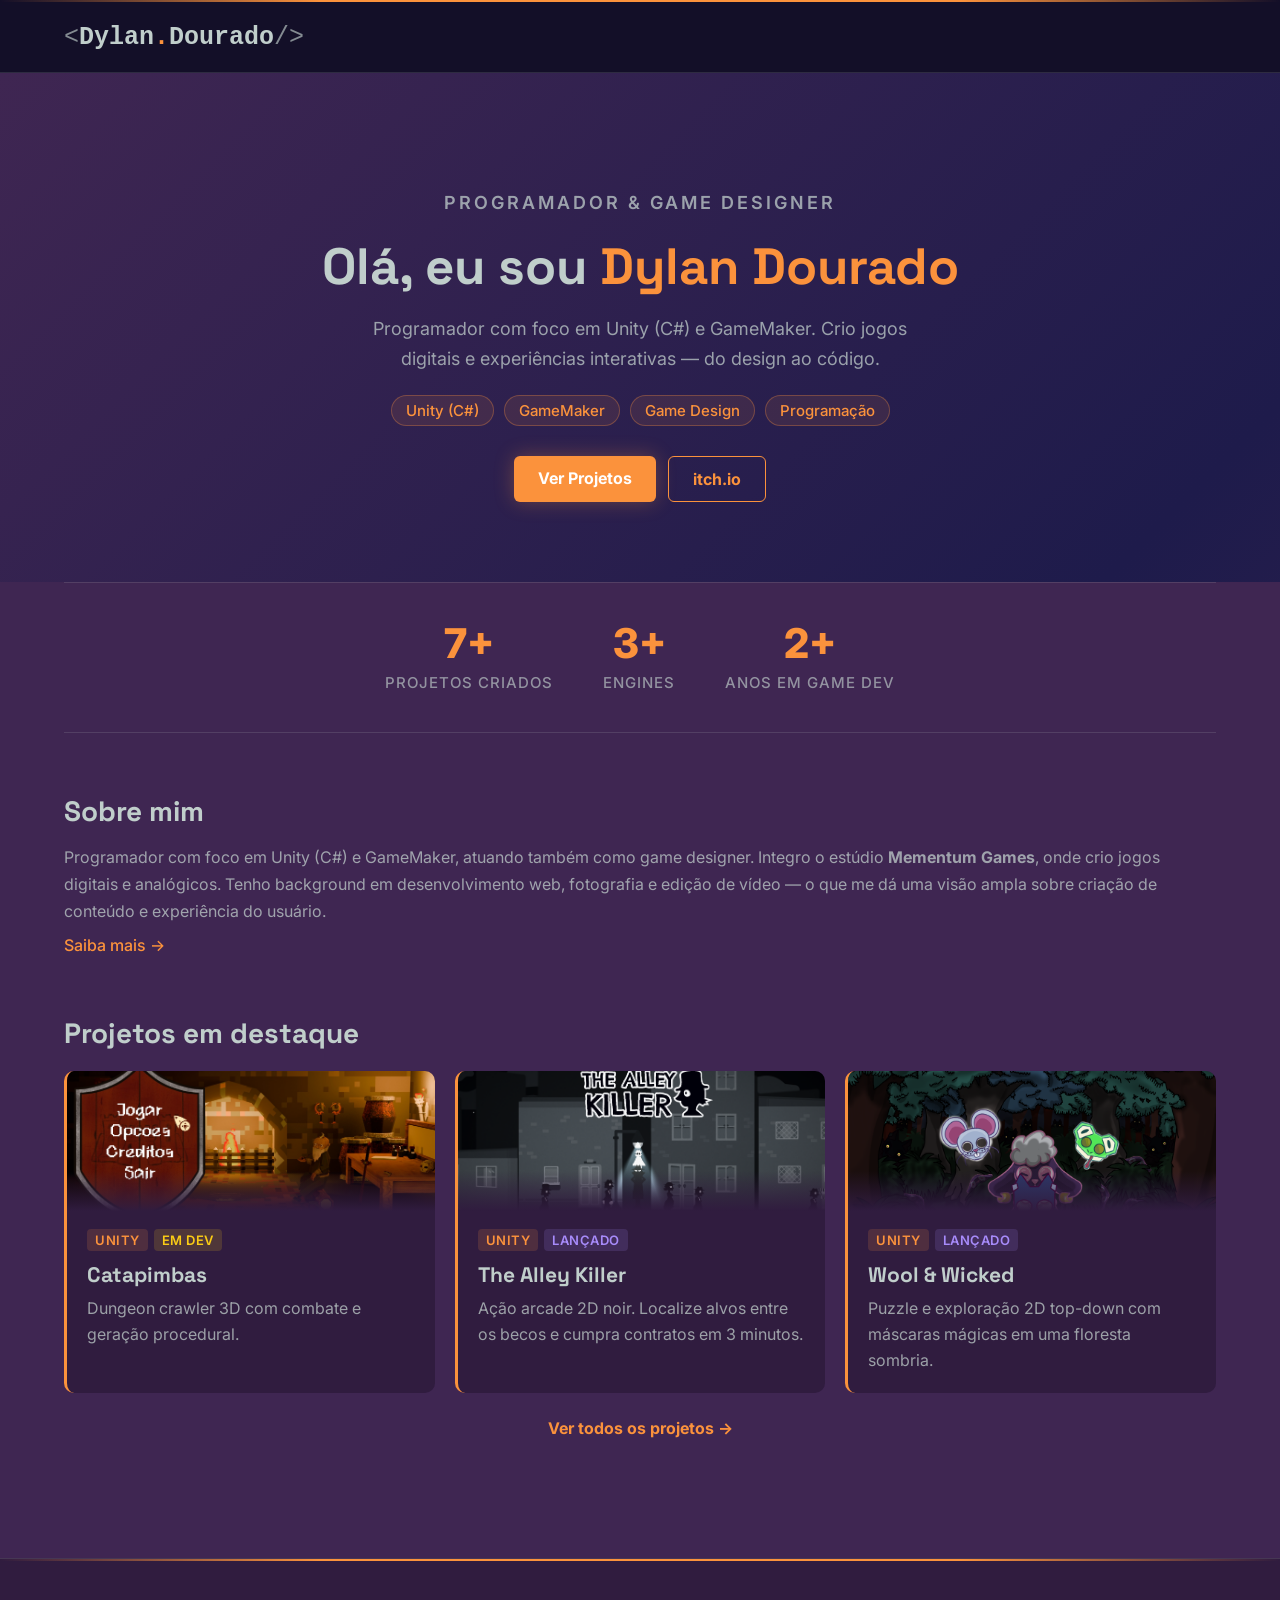
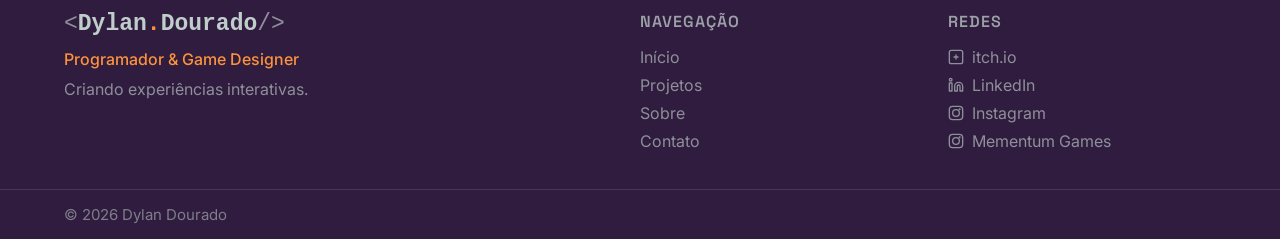
==== commit 9fa0b555: "woolwicked" ====
--- a/index.html
+++ b/index.html
@@ -40,7 +40,7 @@
         <!-- CONTADORES -->
         <section class="counters container reveal">
             <div class="counter-item">
-                <span class="counter-number" data-target="5">0</span>
+                <span class="counter-number" data-target="7">0</span>
                 <span class="counter-label">Projetos Criados</span>
             </div>
             <div class="counter-item">
@@ -95,21 +95,21 @@
                             <span class="tag tag-status tag-released">Lançado</span>
                         </div>
                         <h3>The Alley Killer</h3>
-                        <p>Ação arcade 2D noir. Stealth, luz e 3 minutos para cumprir contratos.</p>
+                        <p>Ação arcade 2D noir. Localize alvos entre os becos e cumpra contratos em 3 minutos.</p>
                     </div>
                 </a>
 
-                <a href="projeto-ecos-de-ofelia.html" class="project-card card-digital reveal">
+                <a href="projeto-wool-and-wicked.html" class="project-card card-digital reveal">
                     <div class="card-thumb">
-                        <img src="src/images/ecos-de-ofelia.jpg" alt="Ecos de Ofélia" loading="lazy">
+                        <img src="src/images/wool-and-wicked.png" alt="Wool & Wicked" loading="lazy">
                     </div>
                     <div class="card-body">
                         <div class="card-tags">
-                            <span class="tag tag-engine">GameMaker</span>
-                            <span class="tag tag-status tag-prototype">Protótipo</span>
+                            <span class="tag tag-engine">Unity</span>
+                            <span class="tag tag-status tag-released">Lançado</span>
                         </div>
-                        <h3>Ecos de Ofélia</h3>
-                        <p>Terror 2D com pixel art e mecânica de luz.</p>
+                        <h3>Wool &amp; Wicked</h3>
+                        <p>Puzzle e exploração 2D top-down com máscaras mágicas em uma floresta sombria.</p>
                     </div>
                 </a>
 
--- a/style.css
+++ b/style.css
@@ -21,8 +21,8 @@
 /* ===== BODY ===== */
 body {
     font-family: 'Inter', Arial, sans-serif;
-    background: #0f172a;
-    color: white;
+    background: rgb(63, 38, 82);
+    color: rgb(192, 206, 203);
     flex-direction: column;
     min-height: 100vh;
     display: flex;
@@ -62,14 +62,14 @@
     width: 100%;
     background: rgba(2, 6, 23, 0.7);
     backdrop-filter: blur(10px);
-    border-bottom: 1px solid #1e293b;
+    border-bottom: 1px solid rgba(192, 206, 203, 0.15);
     transition: 0.3s;
     z-index: 1000;
 }
 
 .header-accent {
     height: 2px;
-    background: linear-gradient(90deg, transparent, #38bdf8, #818cf8, #38bdf8, transparent);
+    background: linear-gradient(90deg, transparent, #fb923c, #fb923c, #fb923c, transparent);
 }
 
 .main-header.scrolled {
@@ -88,23 +88,23 @@
 .logo a,
 .footer-logo {
     text-decoration: none;
-    font-size: 22px;
+    font-size: 25px;
     font-weight: bold;
-    color: white;
+    color: rgb(192, 206, 203);
     font-family: 'Courier New', monospace;
 }
 
 .logo-bracket {
-    color: #64748b;
+    color: rgba(192, 206, 203, 0.65);
     font-weight: 400;
 }
 
 .logo-dot {
-    color: #38bdf8;
+    color: #fb923c;
 }
 
 .logo span:not(.logo-bracket):not(.logo-dot) {
-    color: #38bdf8;
+    color: #fb923c;
 }
 
 /* ===== NAV ===== */
@@ -116,7 +116,7 @@
 
 .nav-links a {
     text-decoration: none;
-    color: #cbd5f5;
+    color: rgb(192, 206, 203);
     position: relative;
     transition: 0.3s;
 }
@@ -126,14 +126,14 @@
     position: absolute;
     width: 0%;
     height: 2px;
-    background: #38bdf8;
+    background: #fb923c;
     left: 0;
     bottom: -5px;
     transition: 0.3s;
 }
 
 .nav-links a:hover {
-    color: white;
+    color: rgb(192, 206, 203);
 }
 
 .nav-links a:hover::after {
@@ -141,7 +141,7 @@
 }
 
 .nav-links a.active {
-    color: white;
+    color: rgb(192, 206, 203);
 }
 
 .nav-links a.active::after {
@@ -151,7 +151,7 @@
 /* ===== MOBILE ===== */
 .menu-toggle {
     display: none;
-    font-size: 28px;
+    font-size: 32px;
     cursor: pointer;
 }
 
@@ -165,11 +165,11 @@
         top: 70px;
         right: 0;
         width: 100%;
-        background: #020617;
+        background: rgb(48, 28, 63);
         display: none;
         flex-direction: column;
         padding: 20px 0;
-        border-bottom: 1px solid #1e293b;
+        border-bottom: 1px solid rgba(192, 206, 203, 0.15);
     }
 
     .nav.active {
@@ -197,7 +197,7 @@
     left: 0;
     right: 0;
     bottom: 0;
-    background: linear-gradient(135deg, #0f172a 0%, #1e1b4b 30%, #0f172a 60%, #172554 100%);
+    background: linear-gradient(135deg, rgb(63, 38, 82) 0%, #1e1b4b 30%, rgb(63, 38, 82) 60%, #172554 100%);
     background-size: 300% 300%;
     animation: gradientShift 8s ease infinite;
     z-index: -1;
@@ -212,27 +212,27 @@
 .hero-label {
     text-transform: uppercase;
     letter-spacing: 3px;
-    font-size: 13px;
-    color: #38bdf8;
+    font-size: 15px;
+    color: #fb923c;
     margin-bottom: 15px;
     font-weight: 600;
 }
 
 .hero h1 {
-    font-size: 44px;
+    font-size: 51px;
     font-weight: 800;
 }
 
 .hero span {
-    color: #38bdf8;
+    color: #fb923c;
 }
 
 .hero p {
-    color: #94a3b8;
+    color: rgba(192, 206, 203, 0.75);
     margin: 15px auto;
     max-width: 550px;
     line-height: 1.7;
-    font-size: 16px;
+    font-size: 18px;
 }
 
 .hero-engines {
@@ -246,11 +246,11 @@
 .engine-badge {
     display: inline-block;
     padding: 5px 14px;
-    background: rgba(56, 189, 248, 0.1);
-    border: 1px solid rgba(56, 189, 248, 0.3);
+    background: rgba(251, 146, 60, 0.1);
+    border: 1px solid rgba(251, 146, 60, 0.3);
     border-radius: 20px;
-    font-size: 13px;
-    color: #38bdf8;
+    font-size: 15px;
+    color: #fb923c;
     font-weight: 500;
 }
 
@@ -265,8 +265,8 @@
 .btn {
     display: inline-block;
     padding: 12px 24px;
-    background: #38bdf8;
-    color: black;
+    background: #fb923c;
+    color: rgb(255, 255, 255);
     text-decoration: none;
     border-radius: 6px;
     font-weight: bold;
@@ -274,28 +274,28 @@
 }
 
 .btn:hover {
-    background: #0ea5e9;
+    background: #ea580c;
     transform: translateY(-1px);
 }
 
 .btn-glow {
-    box-shadow: 0 0 20px rgba(56, 189, 248, 0.3);
+    box-shadow: 0 0 20px rgba(251, 146, 60, 0.3);
     animation: glowPulse 2s ease-in-out infinite;
 }
 
 @keyframes glowPulse {
-    0%, 100% { box-shadow: 0 0 20px rgba(56, 189, 248, 0.3); }
-    50% { box-shadow: 0 0 30px rgba(56, 189, 248, 0.5); }
+    0%, 100% { box-shadow: 0 0 20px rgba(251, 146, 60, 0.3); }
+    50% { box-shadow: 0 0 30px rgba(251, 146, 60, 0.5); }
 }
 
 .btn-outline {
     background: transparent;
-    border: 1px solid #38bdf8;
-    color: #38bdf8;
+    border: 1px solid #fb923c;
+    color: #fb923c;
 }
 
 .btn-outline:hover {
-    background: rgba(56, 189, 248, 0.1);
+    background: rgba(251, 146, 60, 0.1);
 }
 
 /* ===== COUNTERS ===== */
@@ -305,8 +305,8 @@
     gap: 50px;
     padding: 40px 0;
     margin: 0 auto 40px;
-    border-top: 1px solid #1e293b;
-    border-bottom: 1px solid #1e293b;
+    border-top: 1px solid rgba(192, 206, 203, 0.15);
+    border-bottom: 1px solid rgba(192, 206, 203, 0.15);
     flex-wrap: wrap;
 }
 
@@ -316,16 +316,16 @@
 
 .counter-number {
     display: block;
-    font-size: 36px;
+    font-size: 41px;
     font-weight: 800;
-    color: #38bdf8;
+    color: #fb923c;
     line-height: 1;
     margin-bottom: 8px;
 }
 
 .counter-label {
-    font-size: 13px;
-    color: #64748b;
+    font-size: 15px;
+    color: rgba(192, 206, 203, 0.65);
     text-transform: uppercase;
     letter-spacing: 1px;
     font-weight: 500;
@@ -339,18 +339,18 @@
 
 .about-preview h2,
 .projects-preview h2 {
-    font-size: 24px;
+    font-size: 28px;
     margin-bottom: 15px;
 }
 
 .about-preview p {
     margin: 10px 0;
-    color: #94a3b8;
+    color: rgba(192, 206, 203, 0.75);
     line-height: 1.7;
 }
 
 .about-preview a {
-    color: #38bdf8;
+    color: #fb923c;
     text-decoration: none;
     font-weight: 500;
 }
@@ -365,7 +365,7 @@
 }
 
 .see-all a {
-    color: #38bdf8;
+    color: #fb923c;
     text-decoration: none;
     font-weight: bold;
 }
@@ -380,10 +380,10 @@
 }
 
 .section-title {
-    font-size: 20px;
+    font-size: 23px;
     margin-bottom: 20px;
     padding-bottom: 10px;
-    border-bottom: 1px solid #1e293b;
+    border-bottom: 1px solid rgba(192, 206, 203, 0.15);
 }
 
 .projects-grid {
@@ -394,7 +394,7 @@
 }
 
 .project-card {
-    background: #020617;
+    background: rgb(48, 28, 63);
     border-radius: 10px;
     transition: 0.3s;
     text-decoration: none;
@@ -437,7 +437,7 @@
     left: 0;
     right: 0;
     height: 40px;
-    background: linear-gradient(transparent, #020617);
+    background: linear-gradient(transparent, rgb(48, 28, 63));
 }
 
 /* ===== CARD BODY ===== */
@@ -450,20 +450,20 @@
 
 .project-card h3 {
     margin: 10px 0 8px;
-    font-size: 18px;
+    font-size: 21px;
     font-weight: 700;
 }
 
 .project-card p {
-    color: #94a3b8;
-    font-size: 14px;
+    color: rgba(192, 206, 203, 0.75);
+    font-size: 16px;
     line-height: 1.6;
     flex: 1;
 }
 
 /* tipo digital = borda azul */
 .card-digital {
-    border-left-color: #38bdf8;
+    border-left-color: #fb923c;
 }
 
 /* tipo analógico = borda laranja */
@@ -482,15 +482,15 @@
     display: inline-block;
     padding: 3px 8px;
     border-radius: 4px;
-    font-size: 11px;
+    font-size: 13px;
     font-weight: 600;
     text-transform: uppercase;
     letter-spacing: 0.5px;
 }
 
 .tag-engine {
-    background: rgba(56, 189, 248, 0.15);
-    color: #38bdf8;
+    background: rgba(251, 146, 60, 0.15);
+    color: #fb923c;
 }
 
 .tag-type {
@@ -500,7 +500,7 @@
 
 .tag-status {
     background: rgba(148, 163, 184, 0.1);
-    color: #94a3b8;
+    color: rgba(192, 206, 203, 0.75);
 }
 
 .tag-dev {
@@ -524,12 +524,12 @@
     gap: 15px;
     margin-top: 12px;
     padding-top: 10px;
-    border-top: 1px solid #1e293b;
+    border-top: 1px solid rgba(192, 206, 203, 0.15);
 }
 
 .card-link {
-    font-size: 12px;
-    color: #38bdf8;
+    font-size: 14px;
+    color: #fb923c;
     font-weight: 600;
 }
 
@@ -540,16 +540,16 @@
 
 .projects-page > h1 {
     text-align: center;
-    font-size: 40px;
+    font-size: 46px;
     font-weight: 800;
     margin: 0 0 80px;
 }
 
 .projects-page .section-title {
     text-align: center;
-    font-size: 22px;
+    font-size: 25px;
     font-weight: 700;
-    color: #38bdf8;
+    color: #fb923c;
     border-bottom: none;
     margin: 60px 0 40px;
     padding-bottom: 0;
@@ -575,7 +575,7 @@
 
 .project-back {
     display: inline-block;
-    color: #38bdf8;
+    color: #fb923c;
     text-decoration: none;
     font-weight: 600;
     margin-bottom: 30px;
@@ -583,7 +583,7 @@
 }
 
 .project-back:hover {
-    color: #0ea5e9;
+    color: #ea580c;
     text-decoration: underline;
 }
 
@@ -593,16 +593,16 @@
 }
 
 .project-hero h1 {
-    font-size: 42px;
+    font-size: 48px;
     font-weight: 800;
     margin-bottom: 12px;
 }
 
 .project-hero .project-category {
-    color: #38bdf8;
+    color: #fb923c;
     text-transform: uppercase;
     letter-spacing: 3px;
-    font-size: 13px;
+    font-size: 15px;
     font-weight: 600;
 }
 
@@ -612,27 +612,37 @@
     margin: 30px auto 0;
     border-radius: 12px;
     overflow: hidden;
-    border: 1px solid #1e293b;
+    border: 1px solid rgba(192, 206, 203, 0.15);
     box-shadow: 0 8px 30px rgba(0,0,0,0.4);
+    aspect-ratio: 1571 / 868;
 }
 
 .project-hero-image img {
     width: 100%;
-    height: auto;
+    height: 100%;
+    object-fit: cover;
     display: block;
+}
+
+.project-hero-image.hero-contain {
+    background: rgb(48, 28, 63);
+}
+
+.project-hero-image.hero-contain img {
+    object-fit: contain;
 }
 
 .project-description {
     max-width: 750px;
     margin: 40px auto;
     text-align: center;
-    color: #cbd5e1;
+    color: rgb(192, 206, 203);
     line-height: 1.8;
-    font-size: 16px;
+    font-size: 18px;
 }
 
 .project-description strong {
-    color: #38bdf8;
+    color: #fb923c;
 }
 
 /* ===== PROJECT META ===== */
@@ -644,26 +654,26 @@
 }
 
 .meta-item {
-    background: #020617;
-    border: 1px solid #1e293b;
-    border-left: 3px solid #38bdf8;
+    background: rgb(48, 28, 63);
+    border: 1px solid rgba(192, 206, 203, 0.15);
+    border-left: 3px solid #fb923c;
     border-radius: 8px;
     padding: 18px 20px;
 }
 
 .meta-item h3 {
-    font-size: 12px;
+    font-size: 14px;
     text-transform: uppercase;
     letter-spacing: 1px;
-    color: #64748b;
+    color: rgba(192, 206, 203, 0.65);
     margin-bottom: 8px;
     font-weight: 600;
 }
 
 .meta-item p,
 .meta-item li {
-    color: #e2e8f0;
-    font-size: 14px;
+    color: rgb(192, 206, 203);
+    font-size: 16px;
     line-height: 1.6;
 }
 
@@ -678,13 +688,13 @@
 
 .meta-item li::before {
     content: "•";
-    color: #38bdf8;
+    color: #fb923c;
     font-weight: 700;
     margin-right: 8px;
 }
 
 .meta-item a {
-    color: #38bdf8;
+    color: #fb923c;
     text-decoration: none;
     font-weight: 600;
 }
@@ -699,16 +709,16 @@
 }
 
 .project-block h2 {
-    font-size: 22px;
+    font-size: 25px;
     margin-bottom: 15px;
     padding-bottom: 10px;
-    border-bottom: 1px solid #1e293b;
-    color: #38bdf8;
+    border-bottom: 1px solid rgba(192, 206, 203, 0.15);
+    color: #fb923c;
     font-weight: 700;
 }
 
 .project-block p {
-    color: #cbd5e1;
+    color: rgb(192, 206, 203);
     line-height: 1.7;
     max-width: 800px;
 }
@@ -720,7 +730,7 @@
 }
 
 .project-block li {
-    color: #cbd5e1;
+    color: rgb(192, 206, 203);
     line-height: 1.7;
     padding-left: 20px;
     position: relative;
@@ -729,7 +739,7 @@
 
 .project-block li::before {
     content: "→";
-    color: #38bdf8;
+    color: #fb923c;
     position: absolute;
     left: 0;
     font-weight: 700;
@@ -744,9 +754,105 @@
     margin: 40px 0 20px;
 }
 
+/* ===== PROJECT CAROUSEL ===== */
+.project-carousel {
+    margin: 30px auto 10px;
+    max-width: 900px;
+}
+
+.project-carousel h2 {
+    font-size: 25px;
+    margin-bottom: 15px;
+    padding-bottom: 10px;
+    border-bottom: 1px solid rgba(192, 206, 203, 0.15);
+    color: #fb923c;
+    font-weight: 700;
+}
+
+.carousel {
+    position: relative;
+    overflow: hidden;
+    border-radius: 12px;
+    border: 1px solid rgba(192, 206, 203, 0.15);
+    background: rgb(48, 28, 63);
+    aspect-ratio: 1571 / 868;
+}
+
+.carousel-track {
+    display: flex;
+    height: 100%;
+    transition: transform 0.4s ease;
+}
+
+.carousel-slide {
+    min-width: 100%;
+    height: 100%;
+    box-sizing: border-box;
+    display: flex;
+    align-items: center;
+    justify-content: center;
+}
+
+.carousel-slide img {
+    width: 100%;
+    height: 100%;
+    object-fit: contain;
+    display: block;
+}
+
+.carousel-btn {
+    position: absolute;
+    top: 50%;
+    transform: translateY(-50%);
+    background: rgba(2, 6, 23, 0.7);
+    color: rgb(192, 206, 203);
+    border: 1px solid rgba(192, 206, 203, 0.25);
+    width: 40px;
+    height: 40px;
+    border-radius: 50%;
+    cursor: pointer;
+    font-size: 23px;
+    line-height: 1;
+    display: flex;
+    align-items: center;
+    justify-content: center;
+    z-index: 2;
+    transition: transform 0.2s ease, background 0.2s ease, border-color 0.2s ease;
+}
+
+.carousel-btn:hover {
+    background: rgba(251, 146, 60, 0.2);
+    border-color: #fb923c;
+    transform: translateY(-50%) scale(1.1);
+}
+
+.carousel-btn.prev { left: 18px; }
+.carousel-btn.next { right: 18px; }
+
+.carousel-dots {
+    display: flex;
+    justify-content: center;
+    gap: 8px;
+    padding: 12px 0 4px;
+}
+
+.carousel-dot {
+    width: 8px;
+    height: 8px;
+    border-radius: 50%;
+    background: rgba(192, 206, 203, 0.25);
+    border: none;
+    cursor: pointer;
+    padding: 0;
+}
+
+.carousel-dot.active {
+    background: #fb923c;
+}
+
 /* layout digital/analog accent */
 .project-page.card-digital .meta-item {
-    border-left-color: #38bdf8;
+    border-left-color: #fb923c;
 }
 
 .project-page.card-analog .meta-item {
@@ -759,21 +865,21 @@
 }
 
 .studio-card {
-    background: #020617;
+    background: rgb(48, 28, 63);
     padding: 30px;
     border-radius: 10px;
-    border: 1px solid #1e293b;
+    border: 1px solid rgba(192, 206, 203, 0.15);
     max-width: 700px;
 }
 
 .studio-card h3 {
-    font-size: 22px;
+    font-size: 25px;
     margin-bottom: 10px;
-    color: #38bdf8;
+    color: #fb923c;
 }
 
 .studio-card p {
-    color: #94a3b8;
+    color: rgba(192, 206, 203, 0.75);
     line-height: 1.7;
     margin-bottom: 20px;
 }
@@ -786,7 +892,7 @@
 
 .studio-links .btn {
     padding: 8px 16px;
-    font-size: 14px;
+    font-size: 16px;
 }
 
 /* ===== ABOUT PAGE ===== */
@@ -811,10 +917,10 @@
     max-width: 300px;
     height: auto;
     border-radius: 12px;
-    box-shadow: 0 4px 20px rgba(56, 189, 248, 0.15);
+    box-shadow: 0 4px 20px rgba(251, 146, 60, 0.15);
     object-fit: cover;
     display: block;
-    border: 2px solid rgba(56, 189, 248, 0.2);
+    border: 2px solid rgba(251, 146, 60, 0.2);
 }
 
 .about-content {
@@ -822,7 +928,7 @@
 }
 
 .about-content h1 {
-    font-size: 32px;
+    font-size: 37px;
     margin-bottom: 20px;
     font-weight: 800;
 }
@@ -830,14 +936,14 @@
 .about-content h2 {
     margin-top: 35px;
     margin-bottom: 15px;
-    font-size: 20px;
-    color: #38bdf8;
+    font-size: 23px;
+    color: #fb923c;
     font-weight: 700;
 }
 
 .about-content p {
     margin-bottom: 15px;
-    color: #cbd5e1;
+    color: rgb(192, 206, 203);
     line-height: 1.7;
 }
 
@@ -853,19 +959,19 @@
     display: inline-block;
     padding: 6px 14px;
     border-radius: 20px;
-    font-size: 13px;
+    font-size: 15px;
     font-weight: 500;
 }
 
 .pill-primary {
-    background: rgba(56, 189, 248, 0.12);
-    color: #38bdf8;
-    border: 1px solid rgba(56, 189, 248, 0.25);
+    background: rgba(251, 146, 60, 0.12);
+    color: #fb923c;
+    border: 1px solid rgba(251, 146, 60, 0.25);
 }
 
 .pill-secondary {
     background: rgba(148, 163, 184, 0.08);
-    color: #94a3b8;
+    color: rgba(192, 206, 203, 0.75);
     border: 1px solid rgba(148, 163, 184, 0.2);
 }
 
@@ -889,7 +995,7 @@
     top: 8px;
     bottom: 8px;
     width: 2px;
-    background: #1e293b;
+    background: rgba(192, 206, 203, 0.15);
 }
 
 .timeline-item {
@@ -907,42 +1013,42 @@
     top: 6px;
     width: 14px;
     height: 14px;
-    background: #0f172a;
-    border: 2px solid #38bdf8;
+    background: rgb(63, 38, 82);
+    border: 2px solid #fb923c;
     border-radius: 50%;
     z-index: 1;
 }
 
 .timeline-dot.dot-current {
-    background: #38bdf8;
-    box-shadow: 0 0 8px rgba(56, 189, 248, 0.5);
+    background: #fb923c;
+    box-shadow: 0 0 8px rgba(251, 146, 60, 0.5);
 }
 
 .timeline-content {
-    background: #020617;
+    background: rgb(48, 28, 63);
     padding: 16px 18px;
     border-radius: 8px;
-    border-left: 3px solid #38bdf8;
+    border-left: 3px solid #fb923c;
 }
 
 .exp-date {
     display: inline-block;
-    font-size: 12px;
-    color: #38bdf8;
+    font-size: 14px;
+    color: #fb923c;
     margin-bottom: 4px;
     letter-spacing: 0.5px;
     font-weight: 600;
 }
 
 .timeline-content h3 {
-    font-size: 15px;
+    font-size: 17px;
     margin-bottom: 4px;
     font-weight: 600;
 }
 
 .timeline-content p {
-    font-size: 13px;
-    color: #94a3b8;
+    font-size: 15px;
+    color: rgba(192, 206, 203, 0.75);
     margin-bottom: 0;
     line-height: 1.5;
 }
@@ -968,13 +1074,13 @@
 }
 
 .contact-info h1 {
-    font-size: 32px;
+    font-size: 37px;
     margin-bottom: 10px;
     font-weight: 800;
 }
 
 .contact-info p {
-    color: #94a3b8;
+    color: rgba(192, 206, 203, 0.75);
     margin-bottom: 20px;
 }
 
@@ -983,7 +1089,7 @@
 }
 
 .contact-details a {
-    color: #38bdf8;
+    color: #fb923c;
     text-decoration: none;
 }
 
@@ -993,7 +1099,7 @@
 
 .contact-form {
     flex: 1;
-    background: #020617;
+    background: rgb(48, 28, 63);
     padding: 30px;
     border-radius: 12px;
     box-shadow: 0 0 20px rgba(0,0,0,0.3);
@@ -1007,7 +1113,7 @@
     display: block;
     margin-bottom: 5px;
     font-weight: 500;
-    font-size: 14px;
+    font-size: 16px;
 }
 
 .form-group input,
@@ -1015,23 +1121,23 @@
     width: 100%;
     padding: 12px;
     border-radius: 6px;
-    border: 1px solid #1e293b;
+    border: 1px solid rgba(192, 206, 203, 0.15);
     outline: none;
-    background: #0f172a;
-    color: white;
+    background: rgb(63, 38, 82);
+    color: rgb(192, 206, 203);
     font-family: 'Inter', Arial, sans-serif;
-    font-size: 14px;
+    font-size: 16px;
     transition: border-color 0.3s;
 }
 
 .form-group input:focus,
 .form-group textarea:focus {
-    border-color: #38bdf8;
+    border-color: #fb923c;
 }
 
 .form-group input::placeholder,
 .form-group textarea::placeholder {
-    color: #475569;
+    color: rgba(192, 206, 203, 0.55);
 }
 
 .form-group textarea {
@@ -1042,19 +1148,19 @@
 button {
     width: 100%;
     padding: 12px;
-    background: #38bdf8;
+    background: #fb923c;
     border: none;
     border-radius: 6px;
-    color: black;
+    color: rgb(255, 255, 255);
     font-weight: bold;
     cursor: pointer;
     transition: 0.3s;
     font-family: 'Inter', Arial, sans-serif;
-    font-size: 15px;
+    font-size: 17px;
 }
 
 button:hover {
-    background: #0ea5e9;
+    background: #ea580c;
     transform: translateY(-1px);
 }
 
@@ -1067,7 +1173,7 @@
 }
 
 .thanks-box {
-    background: #020617;
+    background: rgb(48, 28, 63);
     padding: 40px;
     border-radius: 12px;
     text-align: center;
@@ -1078,20 +1184,20 @@
 }
 
 .thanks-box h1 {
-    font-size: 28px;
+    font-size: 32px;
     margin-bottom: 10px;
 }
 
 .thanks-box p {
-    color: #94a3b8;
+    color: rgba(192, 206, 203, 0.75);
     margin-bottom: 20px;
 }
 
 .thanks-box a {
     display: inline-block;
     padding: 12px 20px;
-    background: #38bdf8;
-    color: black;
+    background: #fb923c;
+    color: rgb(255, 255, 255);
     text-decoration: none;
     border-radius: 6px;
     font-weight: bold;
@@ -1099,7 +1205,7 @@
 }
 
 .thanks-box a:hover {
-    background: #0ea5e9;
+    background: #ea580c;
 }
 
 @keyframes fadeIn {
@@ -1115,14 +1221,14 @@
 
 /* ===== FOOTER ===== */
 .main-footer {
-    background: #020617;
+    background: rgb(48, 28, 63);
     margin-top: 60px;
-    border-top: 1px solid #1e293b;
+    border-top: 1px solid rgba(192, 206, 203, 0.15);
 }
 
 .footer-accent {
     height: 2px;
-    background: linear-gradient(90deg, transparent, #38bdf8, #818cf8, #38bdf8, transparent);
+    background: linear-gradient(90deg, transparent, #fb923c, #fb923c, #fb923c, transparent);
 }
 
 .footer-content {
@@ -1142,28 +1248,28 @@
 .footer-logo {
     display: inline-block;
     margin-bottom: 12px;
-    font-size: 20px;
+    font-size: 23px;
 }
 
 .footer-tagline {
-    color: #38bdf8;
-    font-size: 14px;
+    color: #fb923c;
+    font-size: 16px;
     font-weight: 500;
     margin-bottom: 8px;
 }
 
 .footer-desc {
-    color: #64748b;
-    font-size: 14px;
+    color: rgba(192, 206, 203, 0.65);
+    font-size: 16px;
     line-height: 1.6;
 }
 
 .footer-nav h3,
 .footer-social h3 {
-    font-size: 14px;
+    font-size: 16px;
     text-transform: uppercase;
     letter-spacing: 1px;
-    color: #94a3b8;
+    color: rgba(192, 206, 203, 0.75);
     margin-bottom: 15px;
     font-weight: 600;
 }
@@ -1180,17 +1286,17 @@
 .footer-nav a,
 .footer-social a {
     text-decoration: none;
-    color: #64748b;
+    color: rgba(192, 206, 203, 0.65);
     transition: 0.3s;
     display: flex;
     align-items: center;
     gap: 8px;
-    font-size: 14px;
+    font-size: 16px;
 }
 
 .footer-nav a:hover,
 .footer-social a:hover {
-    color: #38bdf8;
+    color: #fb923c;
 }
 
 .footer-social li {
@@ -1203,7 +1309,7 @@
 }
 
 .footer-bottom {
-    border-top: 1px solid #1e293b;
+    border-top: 1px solid rgba(192, 206, 203, 0.15);
 }
 
 .footer-bottom-content {
@@ -1211,12 +1317,12 @@
     justify-content: space-between;
     align-items: center;
     padding: 15px 0;
-    color: #475569;
-    font-size: 13px;
+    color: rgba(192, 206, 203, 0.55);
+    font-size: 15px;
 }
 
 .footer-built {
-    color: #475569;
+    color: rgba(192, 206, 203, 0.55);
 }
 
 .footer-heart {
@@ -1235,7 +1341,7 @@
     }
 
     .hero h1 {
-        font-size: 28px;
+        font-size: 32px;
     }
 
     .hero {
@@ -1247,7 +1353,7 @@
     }
 
     .counter-number {
-        font-size: 28px;
+        font-size: 32px;
     }
 
     .about-wrapper {
@@ -1282,6 +1388,6 @@
     }
 
     .project-hero h1 {
-        font-size: 28px;
-    }
-}
+        font-size: 32px;
+    }
+}
